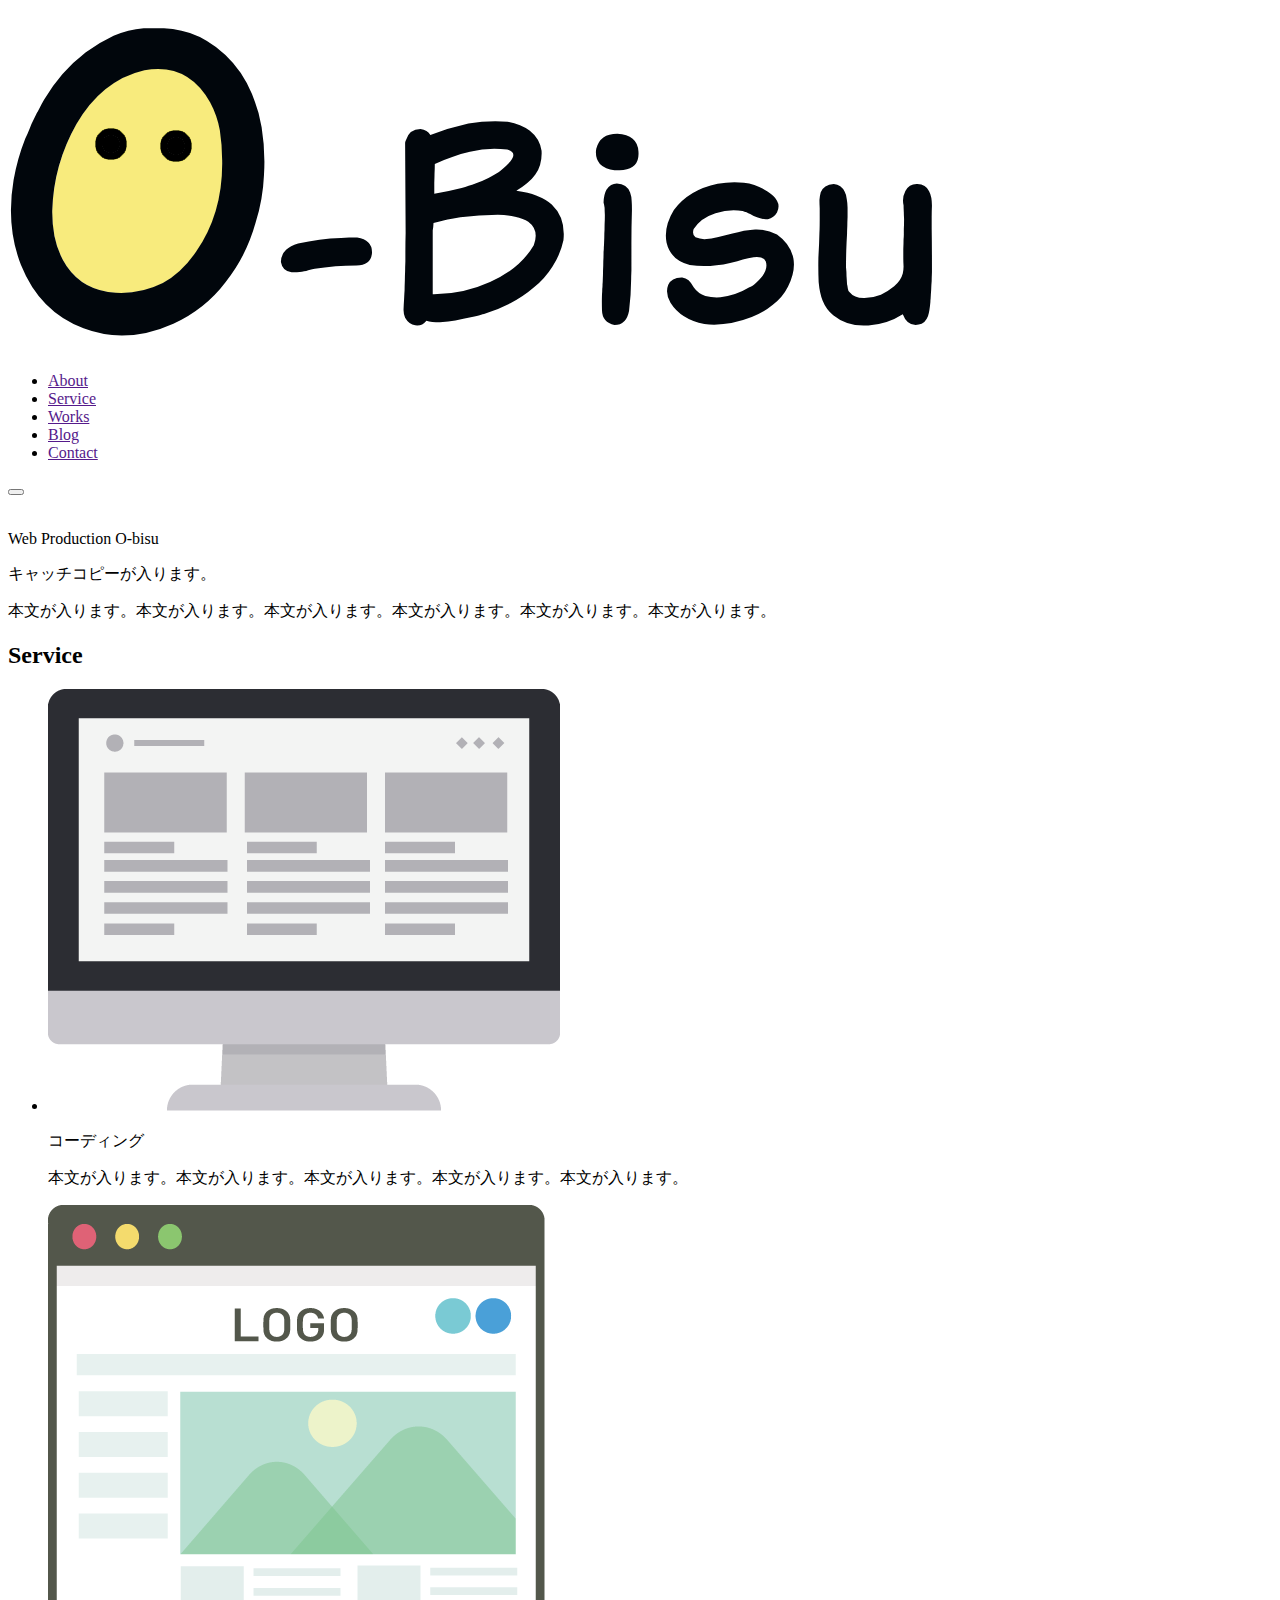
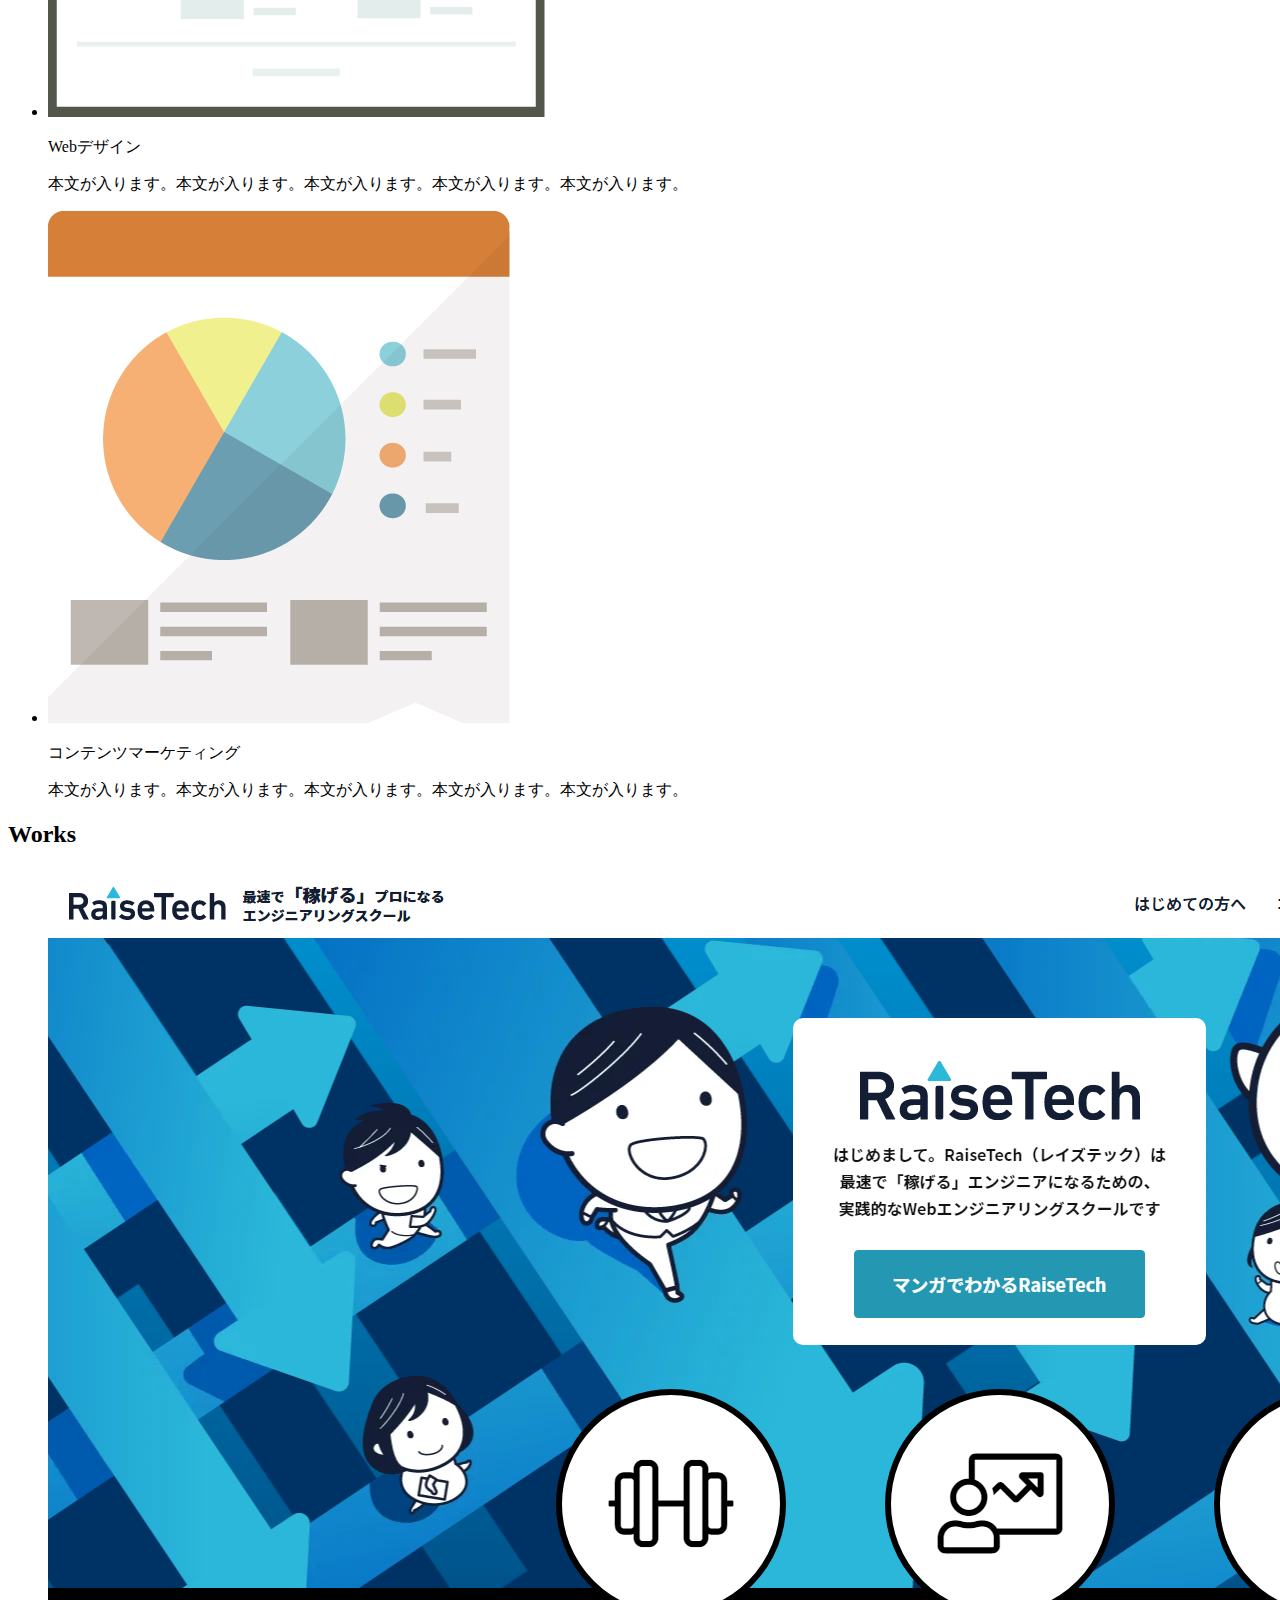
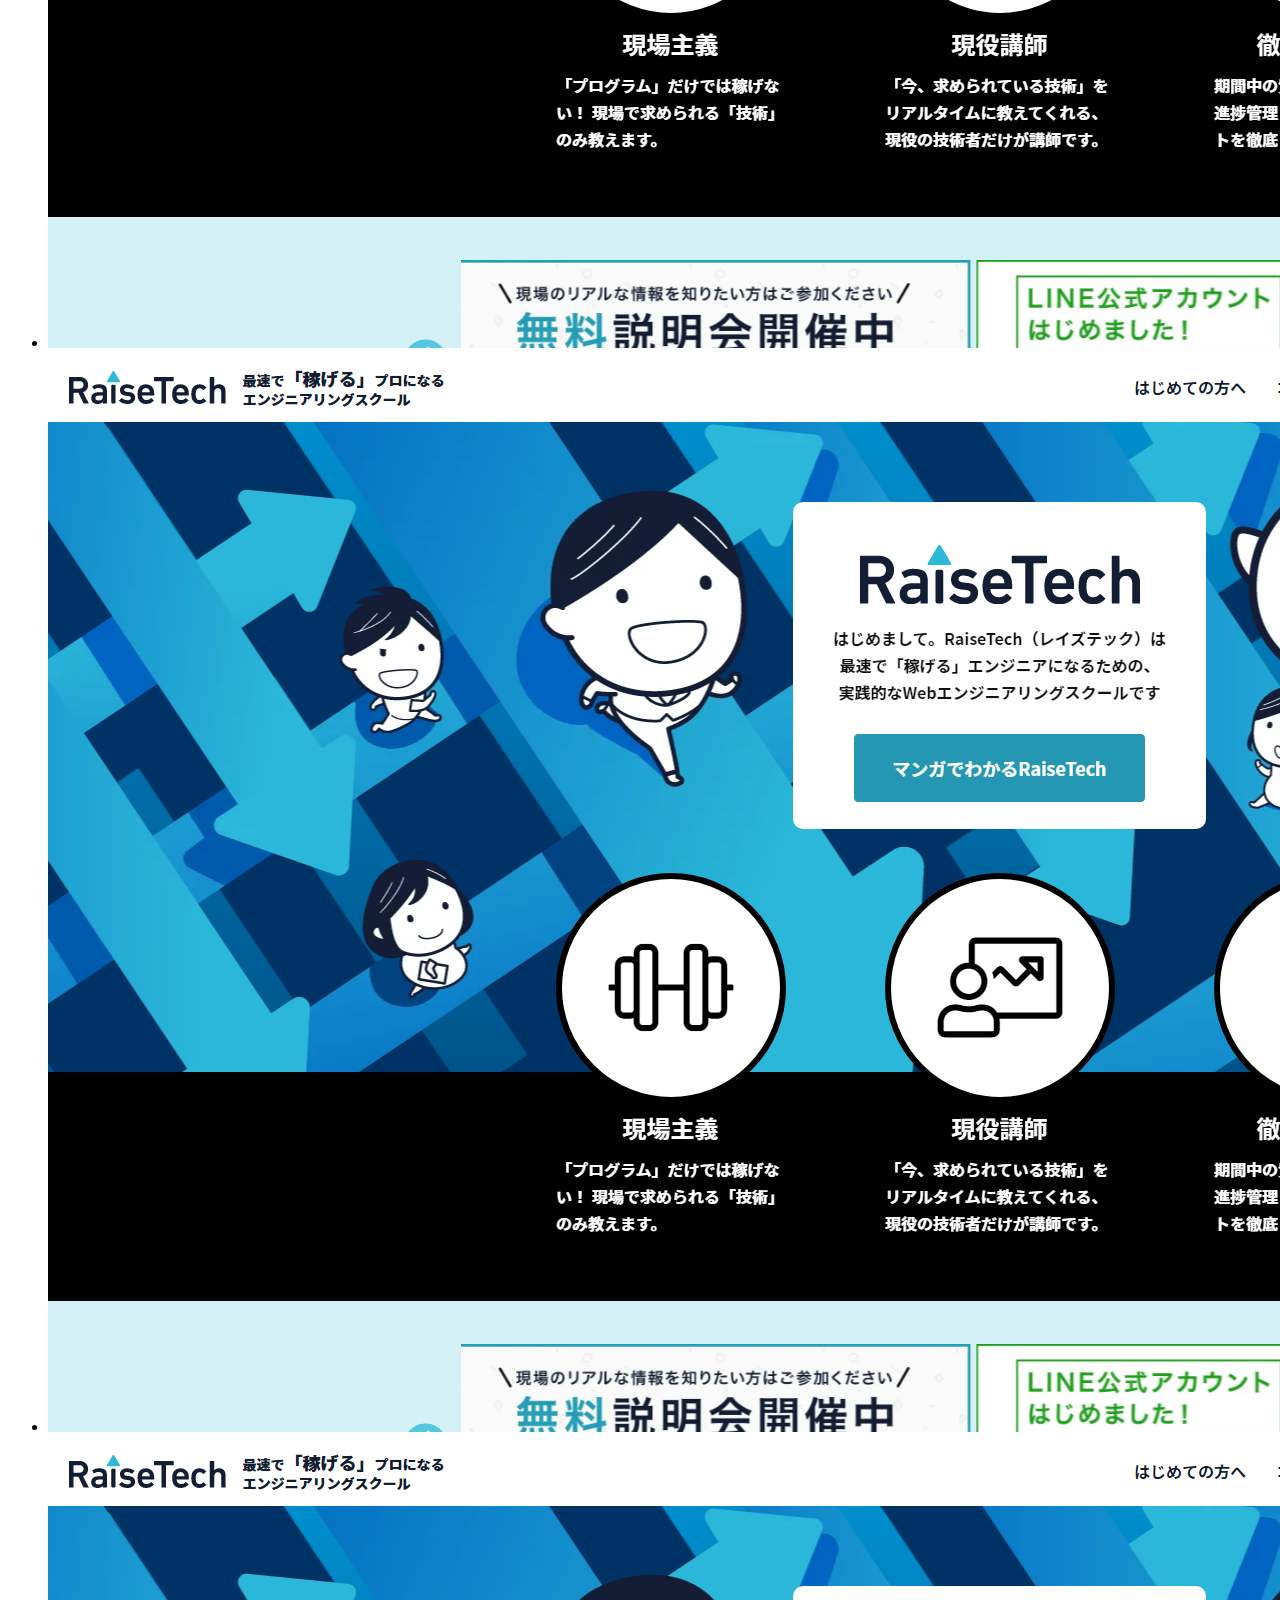
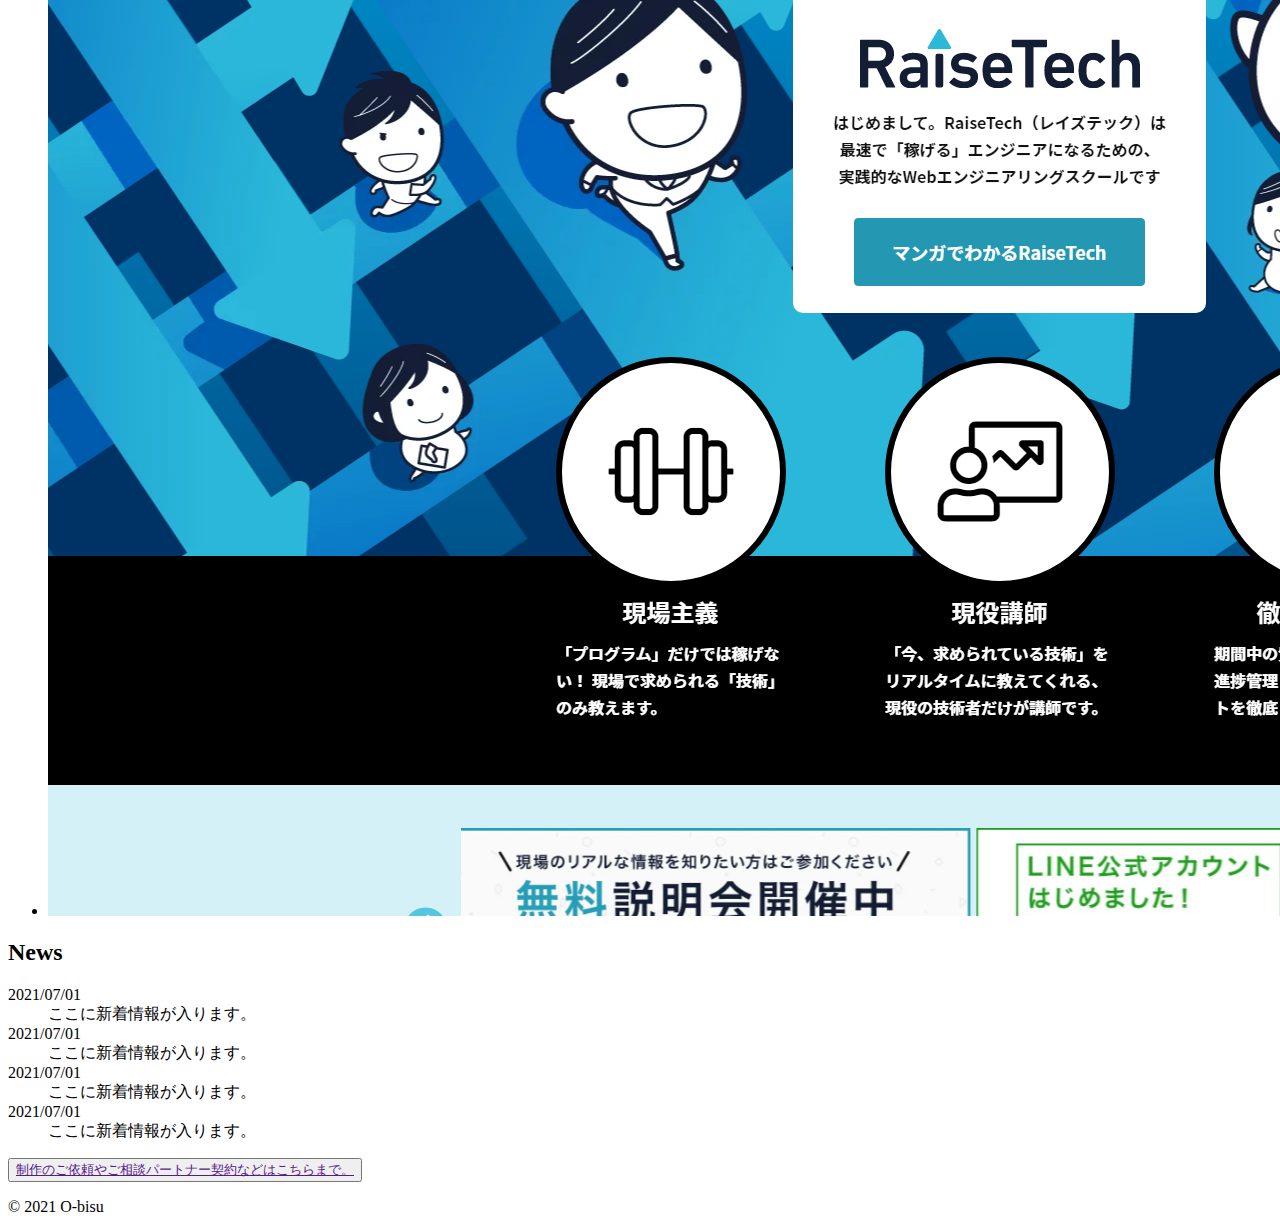
==== index.html @ 26293caa "20210704_index-html_complete" ====
<!DOCTYPE html>
<html lang="ja">
<head>
  <meta charset="UTF-8">
  <meta name="viewport" content="width=device-width, initial-scale=1.0">
  <meta name="description" content="o-bisu.com">
  <meta name="keywords" content="">
  <title>o-bisu.com</title>
  <!-- Font -->
  <link rel="preconnect" href="https://fonts.googleapis.com">
  <link rel="preconnect" href="https://fonts.gstatic.com" crossorigin>
  <link href="https://fonts.googleapis.com/css2?family=Nunito&display=swap" rel="stylesheet">
  <link href="https://fonts.googleapis.com/css2?family=Nunito:wght@700&display=swap" rel="stylesheet">
</head>

<body class="l-body">

  <header class="p-header">
    <h1 class="p-header__logo"><img src="/images/index_header-logo.svg"></h1>
    <nav class="p-header__nav">
      <ul>
        <li><a href="">About</a></li>
        <li><a href="">Service</a></li>
        <li><a href="">Works</a></li>
        <li><a href="">Blog</a></li>
        <li><a href="">Contact</a></li>
      </ul>
      <button class="p-header__menu-button"></button>
    </nav>
  </header>

  <main class="l-main">
    
    <article class="p-main-visual">
      <img src="">
      <p>Web Production O-bisu</p>
    </article>

    <article class="p-main-visual__catchcopy">
      <p>キャッチコピーが入ります。</p>
      <p>本文が入ります。本文が入ります。本文が入ります。本文が入ります。本文が入ります。本文が入ります。</p>
    </article>

    <article class="p-service">
      <h2>Service</h2>
      <ul class="p-service__item-wrapper">
        <li>
          <img class="p-service__logo" src="images/index_main-contents_coding.png">
          <p>コーディング</p>
          <p>本文が入ります。本文が入ります。本文が入ります。本文が入ります。本文が入ります。</p>
        </li>
        <li>
          <img class="p-service__logo" src="images/index_main-contents_design.png">
          <p>Webデザイン</p>
          <p>本文が入ります。本文が入ります。本文が入ります。本文が入ります。本文が入ります。</p>
        </li>
        <li>
          <img class="p-service__logo" src="images/index_main-contents_marketing.png">
          <p>コンテンツマーケティング</p>
          <p>本文が入ります。本文が入ります。本文が入ります。本文が入ります。本文が入ります。</p>
        </li>
      </ul>
    </article>

    <article class="p-works">
      <h2>Works</h2>
      <ul class="p-works__grid">
        <li><img src="/images/sample.png"></li>
        <li><img src="/images/sample.png"></li>
        <li><img src="/images/sample.png"></li>
      </ul>
    </article>

    <article class="p-news">
      <h2>News</h2>
      <dl>
        <dt>2021/07/01</dt>
        <dd>ここに新着情報が入ります。</dd>
        <dt>2021/07/01</dt>
        <dd>ここに新着情報が入ります。</dd>
        <dt>2021/07/01</dt>
        <dd>ここに新着情報が入ります。</dd>
        <dt>2021/07/01</dt>
        <dd>ここに新着情報が入ります。</dd>
      </dl>
    </article>

    <article class="p-contact">
      <button class="c-contact__button">
        <a href="">制作のご依頼やご相談パートナー契約などはこちらまで。</a>
      </button>
    </article>

  </main>

  <footer class="p-footer">
    <p>© 2021 O-bisu</p>
  </footer>

</body>
</html>
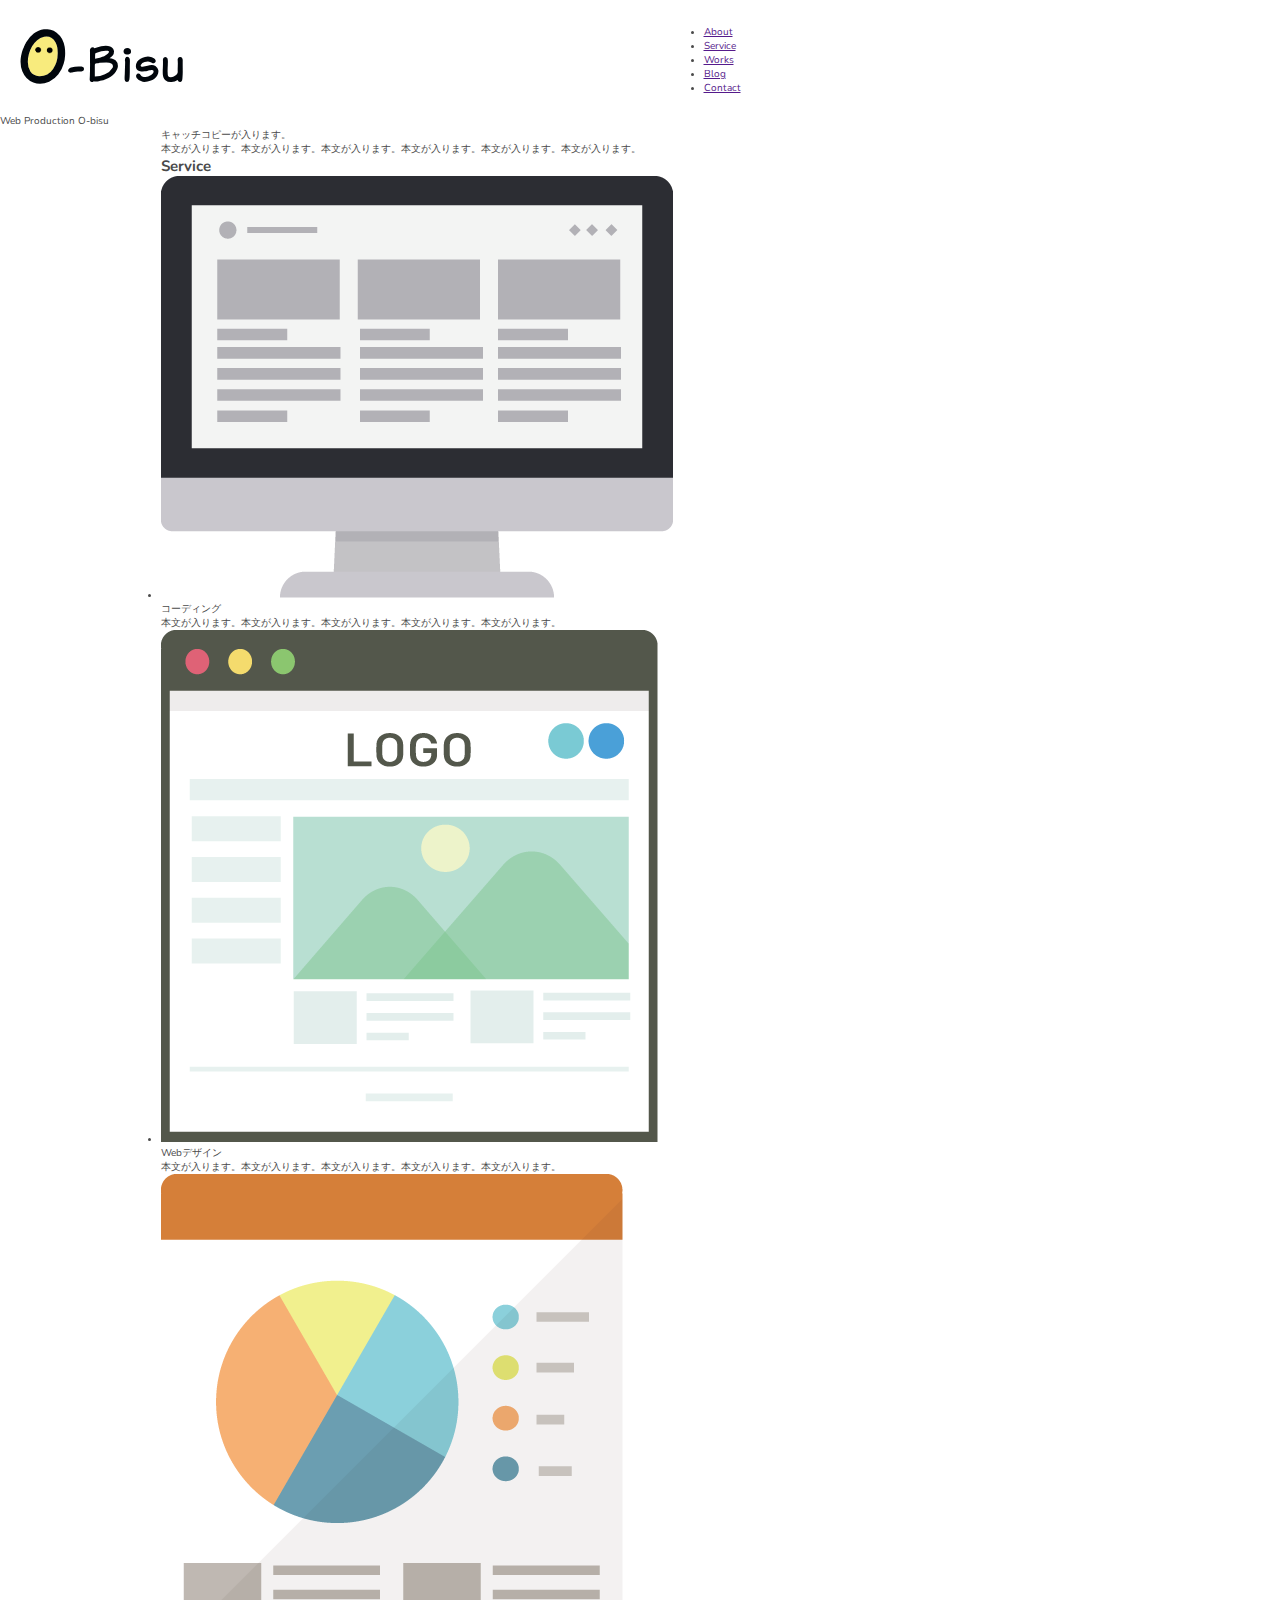
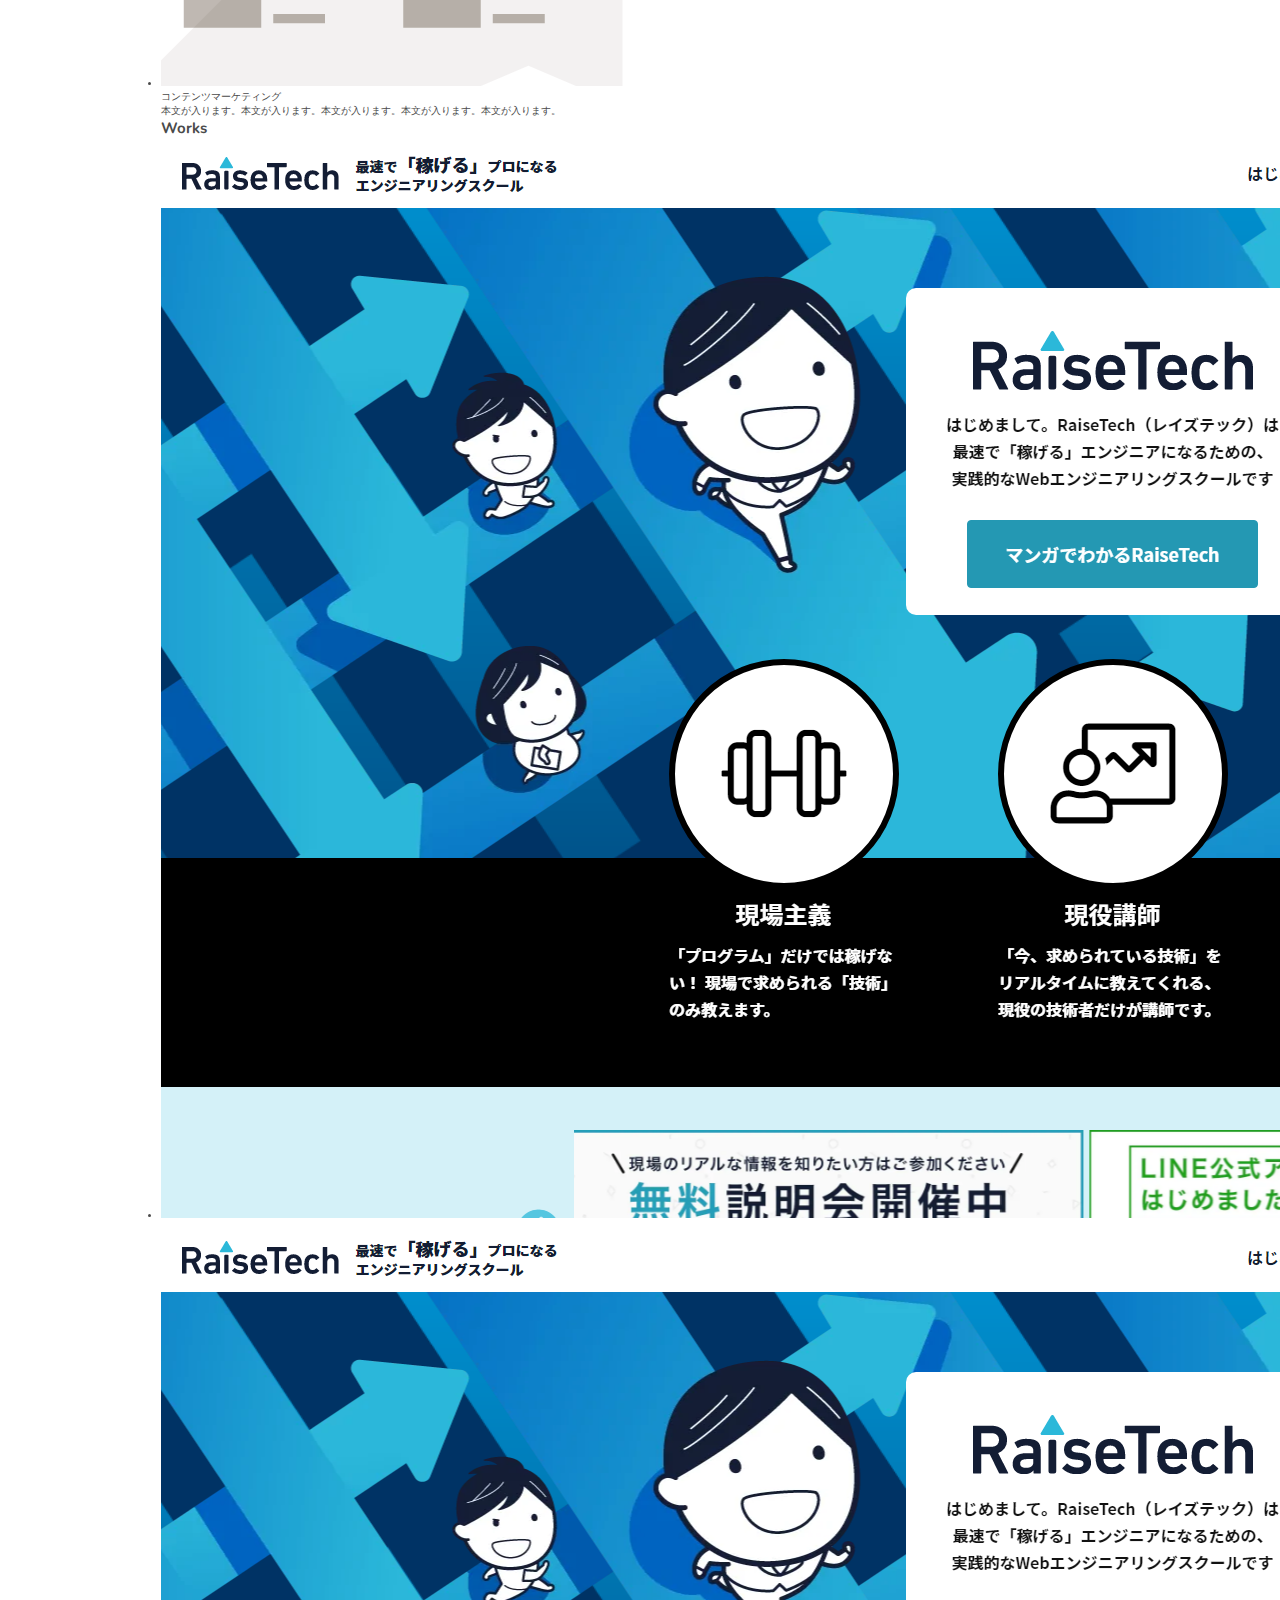
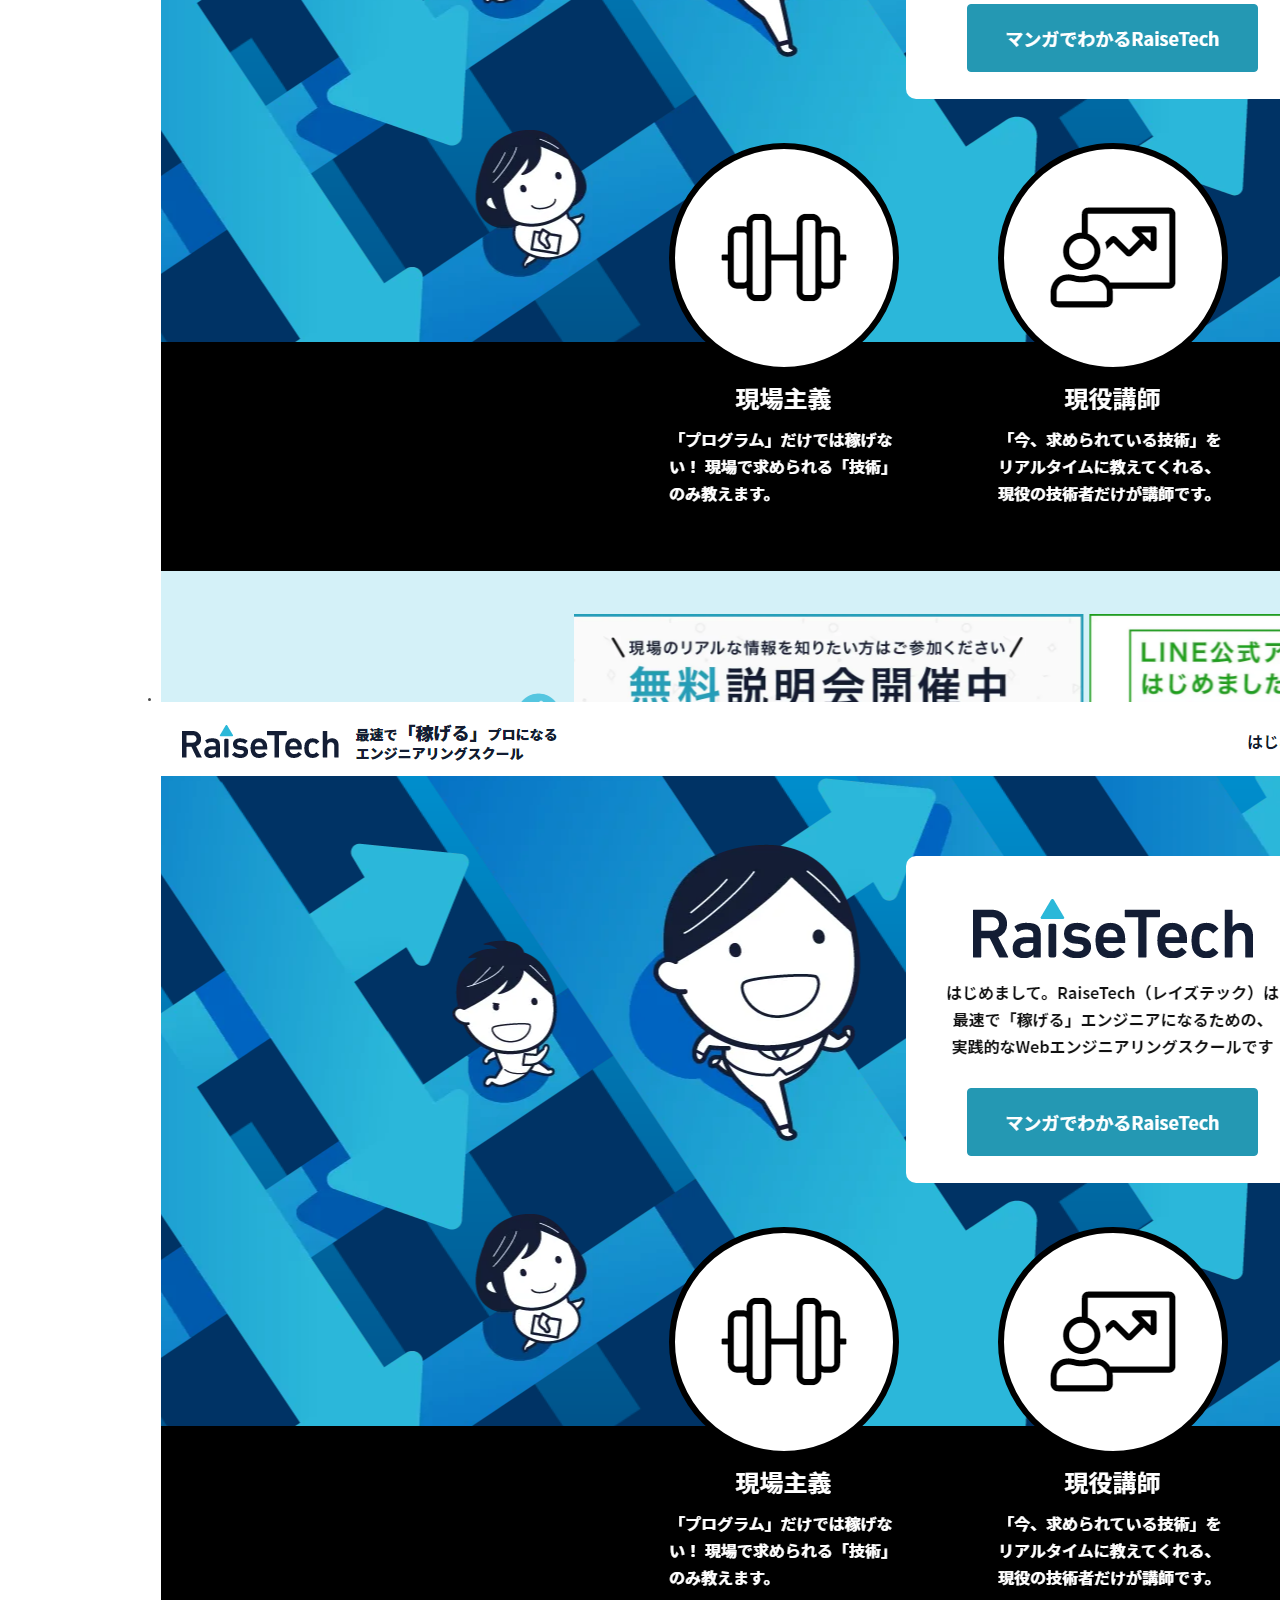
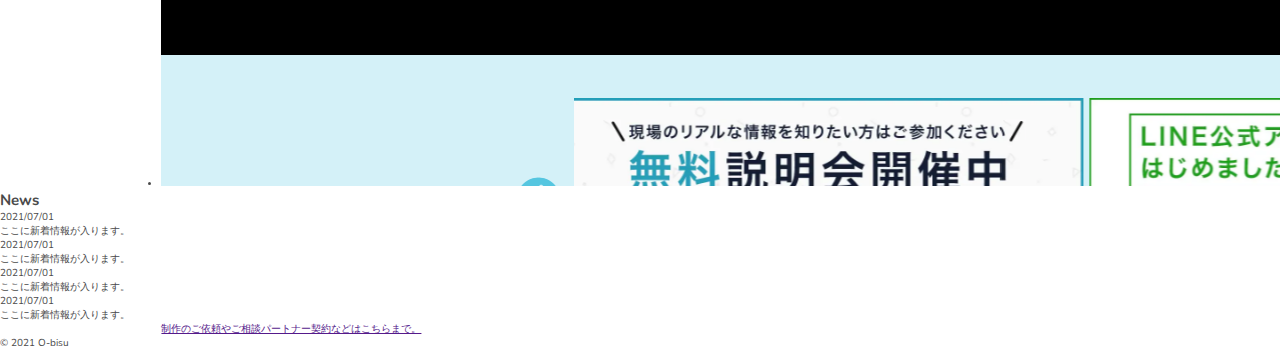
==== commit 9be46151: "20210715-hambergerbutton-complete" ====
--- a/index.html
+++ b/index.html
@@ -11,6 +11,8 @@
   <link rel="preconnect" href="https://fonts.gstatic.com" crossorigin>
   <link href="https://fonts.googleapis.com/css2?family=Nunito&display=swap" rel="stylesheet">
   <link href="https://fonts.googleapis.com/css2?family=Nunito:wght@700&display=swap" rel="stylesheet">
+  <!-- CSS -->
+  <link rel="stylesheet" href="scss/style.css">
 </head>
 
 <body class="l-body">
@@ -25,8 +27,12 @@
         <li><a href="">Blog</a></li>
         <li><a href="">Contact</a></li>
       </ul>
-      <button class="p-header__menu-button"></button>
     </nav>
+      <button class="p-header__menu-button" id="btn01">
+        <span></span>
+        <span></span>
+        <span></span>
+      </button>
   </header>
 
   <main class="l-main">
@@ -36,12 +42,12 @@
       <p>Web Production O-bisu</p>
     </article>
 
-    <article class="p-main-visual__catchcopy">
+    <article class="p-main-visual__catchcopy l-body__content-area">
       <p>キャッチコピーが入ります。</p>
       <p>本文が入ります。本文が入ります。本文が入ります。本文が入ります。本文が入ります。本文が入ります。</p>
     </article>
 
-    <article class="p-service">
+    <article class="p-service l-body__content-area">
       <h2>Service</h2>
       <ul class="p-service__item-wrapper">
         <li>
@@ -62,7 +68,7 @@
       </ul>
     </article>
 
-    <article class="p-works">
+    <article class="p-works l-body__content-area">
       <h2>Works</h2>
       <ul class="p-works__grid">
         <li><img src="/images/sample.png"></li>
@@ -85,7 +91,7 @@
       </dl>
     </article>
 
-    <article class="p-contact">
+    <article class="p-contact l-body__content-area">
       <button class="c-contact__button">
         <a href="">制作のご依頼やご相談パートナー契約などはこちらまで。</a>
       </button>
@@ -97,5 +103,7 @@
     <p>© 2021 O-bisu</p>
   </footer>
 
+  <script src="js/jquery.min.js"></script>
+  <script src="js/script.js"></script>
 </body>
 </html>--- a/scss/style.css
+++ b/scss/style.css
@@ -0,0 +1,426 @@
+@charset "UTF-8";
+/* --------------------------------------------------------
+foundation
+-------------------------------------------------------- */
+/*!
+ * ress.css • v4.0.0
+ * MIT License
+ * github.com/filipelinhares/ress
+ */
+/* # =================================================================
+   # Global selectors
+   # ================================================================= */
+html {
+  -webkit-box-sizing: border-box;
+          box-sizing: border-box;
+  -webkit-text-size-adjust: 100%;
+  /* Prevent adjustments of font size after orientation changes in iOS */
+  word-break: normal;
+  -moz-tab-size: 4;
+  -o-tab-size: 4;
+     tab-size: 4;
+}
+
+*,
+::before,
+::after {
+  background-repeat: no-repeat;
+  /* Set `background-repeat: no-repeat` to all elements and pseudo elements */
+  -webkit-box-sizing: inherit;
+          box-sizing: inherit;
+}
+
+::before,
+::after {
+  text-decoration: inherit;
+  /* Inherit text-decoration and vertical align to ::before and ::after pseudo elements */
+  vertical-align: inherit;
+}
+
+* {
+  padding: 0;
+  /* Reset `padding` and `margin` of all elements */
+  margin: 0;
+}
+
+/* # =================================================================
+   # General elements
+   # ================================================================= */
+hr {
+  overflow: visible;
+  /* Show the overflow in Edge and IE */
+  height: 0;
+  /* Add the correct box sizing in Firefox */
+  color: inherit;
+  /* Correct border color in Firefox. */
+}
+
+details,
+main {
+  display: block;
+  /* Render the `main` element consistently in IE. */
+}
+
+summary {
+  display: list-item;
+  /* Add the correct display in all browsers */
+}
+
+small {
+  font-size: 80%;
+  /* Set font-size to 80% in `small` elements */
+}
+
+[hidden] {
+  display: none;
+  /* Add the correct display in IE */
+}
+
+abbr[title] {
+  border-bottom: none;
+  /* Remove the bottom border in Chrome 57 */
+  /* Add the correct text decoration in Chrome, Edge, IE, Opera, and Safari */
+  text-decoration: underline;
+  -webkit-text-decoration: underline dotted;
+          text-decoration: underline dotted;
+}
+
+a {
+  background-color: transparent;
+  /* Remove the gray background on active links in IE 10 */
+}
+
+a:active,
+a:hover {
+  outline-width: 0;
+  /* Remove the outline when hovering in all browsers */
+}
+
+code,
+kbd,
+pre,
+samp {
+  font-family: monospace, monospace;
+  /* Specify the font family of code elements */
+}
+
+pre {
+  font-size: 1em;
+  /* Correct the odd `em` font sizing in all browsers */
+}
+
+b,
+strong {
+  font-weight: bolder;
+  /* Add the correct font weight in Chrome, Edge, and Safari */
+}
+
+/* https://gist.github.com/unruthless/413930 */
+sub,
+sup {
+  font-size: 75%;
+  line-height: 0;
+  position: relative;
+  vertical-align: baseline;
+}
+
+sub {
+  bottom: -0.25em;
+}
+
+sup {
+  top: -0.5em;
+}
+
+table {
+  border-color: inherit;
+  /* Correct border color in all Chrome, Edge, and Safari. */
+  text-indent: 0;
+  /* Remove text indentation in Chrome, Edge, and Safari */
+}
+
+/* # =================================================================
+   # Forms
+   # ================================================================= */
+input {
+  border-radius: 0;
+}
+
+/* Replace pointer cursor in disabled elements */
+[disabled] {
+  cursor: default;
+}
+
+[type='number']::-webkit-inner-spin-button,
+[type='number']::-webkit-outer-spin-button {
+  height: auto;
+  /* Correct the cursor style of increment and decrement buttons in Chrome */
+}
+
+[type='search'] {
+  -webkit-appearance: textfield;
+  /* Correct the odd appearance in Chrome and Safari */
+  outline-offset: -2px;
+  /* Correct the outline style in Safari */
+}
+
+[type='search']::-webkit-search-decoration {
+  -webkit-appearance: none;
+  /* Remove the inner padding in Chrome and Safari on macOS */
+}
+
+textarea {
+  overflow: auto;
+  /* Internet Explorer 11+ */
+  resize: vertical;
+  /* Specify textarea resizability */
+}
+
+button,
+input,
+optgroup,
+select,
+textarea {
+  font: inherit;
+  /* Specify font inheritance of form elements */
+}
+
+optgroup {
+  font-weight: bold;
+  /* Restore the font weight unset by the previous rule */
+}
+
+button {
+  overflow: visible;
+  /* Address `overflow` set to `hidden` in IE 8/9/10/11 */
+}
+
+button,
+select {
+  text-transform: none;
+  /* Firefox 40+, Internet Explorer 11- */
+}
+
+/* Apply cursor pointer to button elements */
+button,
+[type='button'],
+[type='reset'],
+[type='submit'],
+[role='button'] {
+  cursor: pointer;
+  color: inherit;
+}
+
+/* Remove inner padding and border in Firefox 4+ */
+button::-moz-focus-inner,
+[type='button']::-moz-focus-inner,
+[type='reset']::-moz-focus-inner,
+[type='submit']::-moz-focus-inner {
+  border-style: none;
+  padding: 0;
+}
+
+/* Replace focus style removed in the border reset above */
+button:-moz-focusring,
+[type='button']::-moz-focus-inner,
+[type='reset']::-moz-focus-inner,
+[type='submit']::-moz-focus-inner {
+  outline: 1px dotted ButtonText;
+}
+
+button,
+html [type='button'],
+[type='reset'],
+[type='submit'] {
+  -webkit-appearance: button;
+  /* Correct the inability to style clickable types in iOS */
+}
+
+/* Remove the default button styling in all browsers */
+button,
+input,
+select,
+textarea {
+  background-color: transparent;
+  border-style: none;
+}
+
+a:focus,
+button:focus,
+input:focus,
+select:focus,
+textarea:focus {
+  outline-width: 0;
+}
+
+/* Style select like a standard input */
+select {
+  -moz-appearance: none;
+  /* Firefox 36+ */
+  -webkit-appearance: none;
+  /* Chrome 41+ */
+}
+
+select::-ms-expand {
+  display: none;
+  /* Internet Explorer 11+ */
+}
+
+select::-ms-value {
+  color: currentColor;
+  /* Internet Explorer 11+ */
+}
+
+legend {
+  border: 0;
+  /* Correct `color` not being inherited in IE 8/9/10/11 */
+  color: inherit;
+  /* Correct the color inheritance from `fieldset` elements in IE */
+  display: table;
+  /* Correct the text wrapping in Edge and IE */
+  max-width: 100%;
+  /* Correct the text wrapping in Edge and IE */
+  white-space: normal;
+  /* Correct the text wrapping in Edge and IE */
+  max-width: 100%;
+  /* Correct the text wrapping in Edge 18- and IE */
+}
+
+::-webkit-file-upload-button {
+  /* Correct the inability to style clickable types in iOS and Safari */
+  -webkit-appearance: button;
+  color: inherit;
+  font: inherit;
+  /* Change font properties to `inherit` in Chrome and Safari */
+}
+
+/* # =================================================================
+   # Specify media element style
+   # ================================================================= */
+img {
+  border-style: none;
+  /* Remove border when inside `a` element in IE 8/9/10 */
+}
+
+/* Add the correct vertical alignment in Chrome, Firefox, and Opera */
+progress {
+  vertical-align: baseline;
+}
+
+/* # =================================================================
+   # Accessibility
+   # ================================================================= */
+/* Specify the progress cursor of updating elements */
+[aria-busy='true'] {
+  cursor: progress;
+}
+
+/* Specify the pointer cursor of trigger elements */
+[aria-controls] {
+  cursor: pointer;
+}
+
+/* Specify the unstyled cursor of disabled, not-editable, or otherwise inoperable elements */
+[aria-disabled='true'] {
+  cursor: default;
+}
+
+/* --------------------------------------------------------
+layout
+-------------------------------------------------------- */
+.l-body {
+  font-family: 'Nunito', sans-serif;
+  font-size: 62.5%;
+  color: #4A4A4A;
+}
+
+.l-body__content-area {
+  padding: 0 12.612%;
+}
+
+@media screen and (max-width: 390px) {
+  .l-body__content-area {
+    padding: 0 5.365%;
+  }
+}
+
+/* --------------------------------------------------------
+project
+-------------------------------------------------------- */
+.p-header {
+  display: -webkit-box;
+  display: -ms-flexbox;
+  display: flex;
+  -webkit-box-align: center;
+      -ms-flex-align: center;
+          align-items: center;
+  -webkit-box-pack: justify;
+      -ms-flex-pack: justify;
+          justify-content: space-between;
+  padding: 20px 20px 0 20px;
+  height: 100px;
+}
+
+.p-header__logo img {
+  width: 164px;
+}
+
+@media screen and (max-width: 390px) {
+  .p-header__nav {
+    display: none;
+  }
+}
+
+@media screen and (max-width: 834px) and (max-width: 834px) {
+  .p-header__menu-button {
+    position: relative;
+    margin-bottom: auto;
+    width: 50px;
+    height: 44px;
+    cursor: pointer;
+  }
+  .p-header__menu-button span {
+    position: absolute;
+    right: 0;
+    width: 100%;
+    height: 4px;
+    background-color: #4A4A4A;
+    border-radius: 4px;
+  }
+  .p-header__menu-button, .p-header__menu-button span {
+    display: inline-block;
+    -webkit-transition: all .5s;
+    transition: all .5s;
+    -webkit-box-sizing: border-box;
+            box-sizing: border-box;
+  }
+  .p-header__menu-button, .p-header__menu-button span:nth-of-type(1) {
+    top: 0;
+  }
+  .p-header__menu-button, .p-header__menu-button span:nth-of-type(2) {
+    top: 20px;
+  }
+  .p-header__menu-button, .p-header__menu-button span:nth-of-type(3) {
+    bottom: 0;
+  }
+  #btn01.active {
+    -webkit-transform: rotate(360deg);
+    transform: rotate(360deg);
+  }
+  #btn01.active span:nth-of-type(1) {
+    -webkit-transform: translateY(20px) rotate(-45deg);
+    transform: translateY(20px) rotate(-45deg);
+  }
+  #btn01.active span:nth-of-type(2) {
+    -webkit-transform: translateY(0) rotate(45deg);
+    transform: translateY(0) rotate(45deg);
+  }
+  #btn01.active span:nth-of-type(3) {
+    opacity: 0;
+  }
+}
+
+/* --------------------------------------------------------
+component
+-------------------------------------------------------- */
+/*# sourceMappingURL=style.css.map */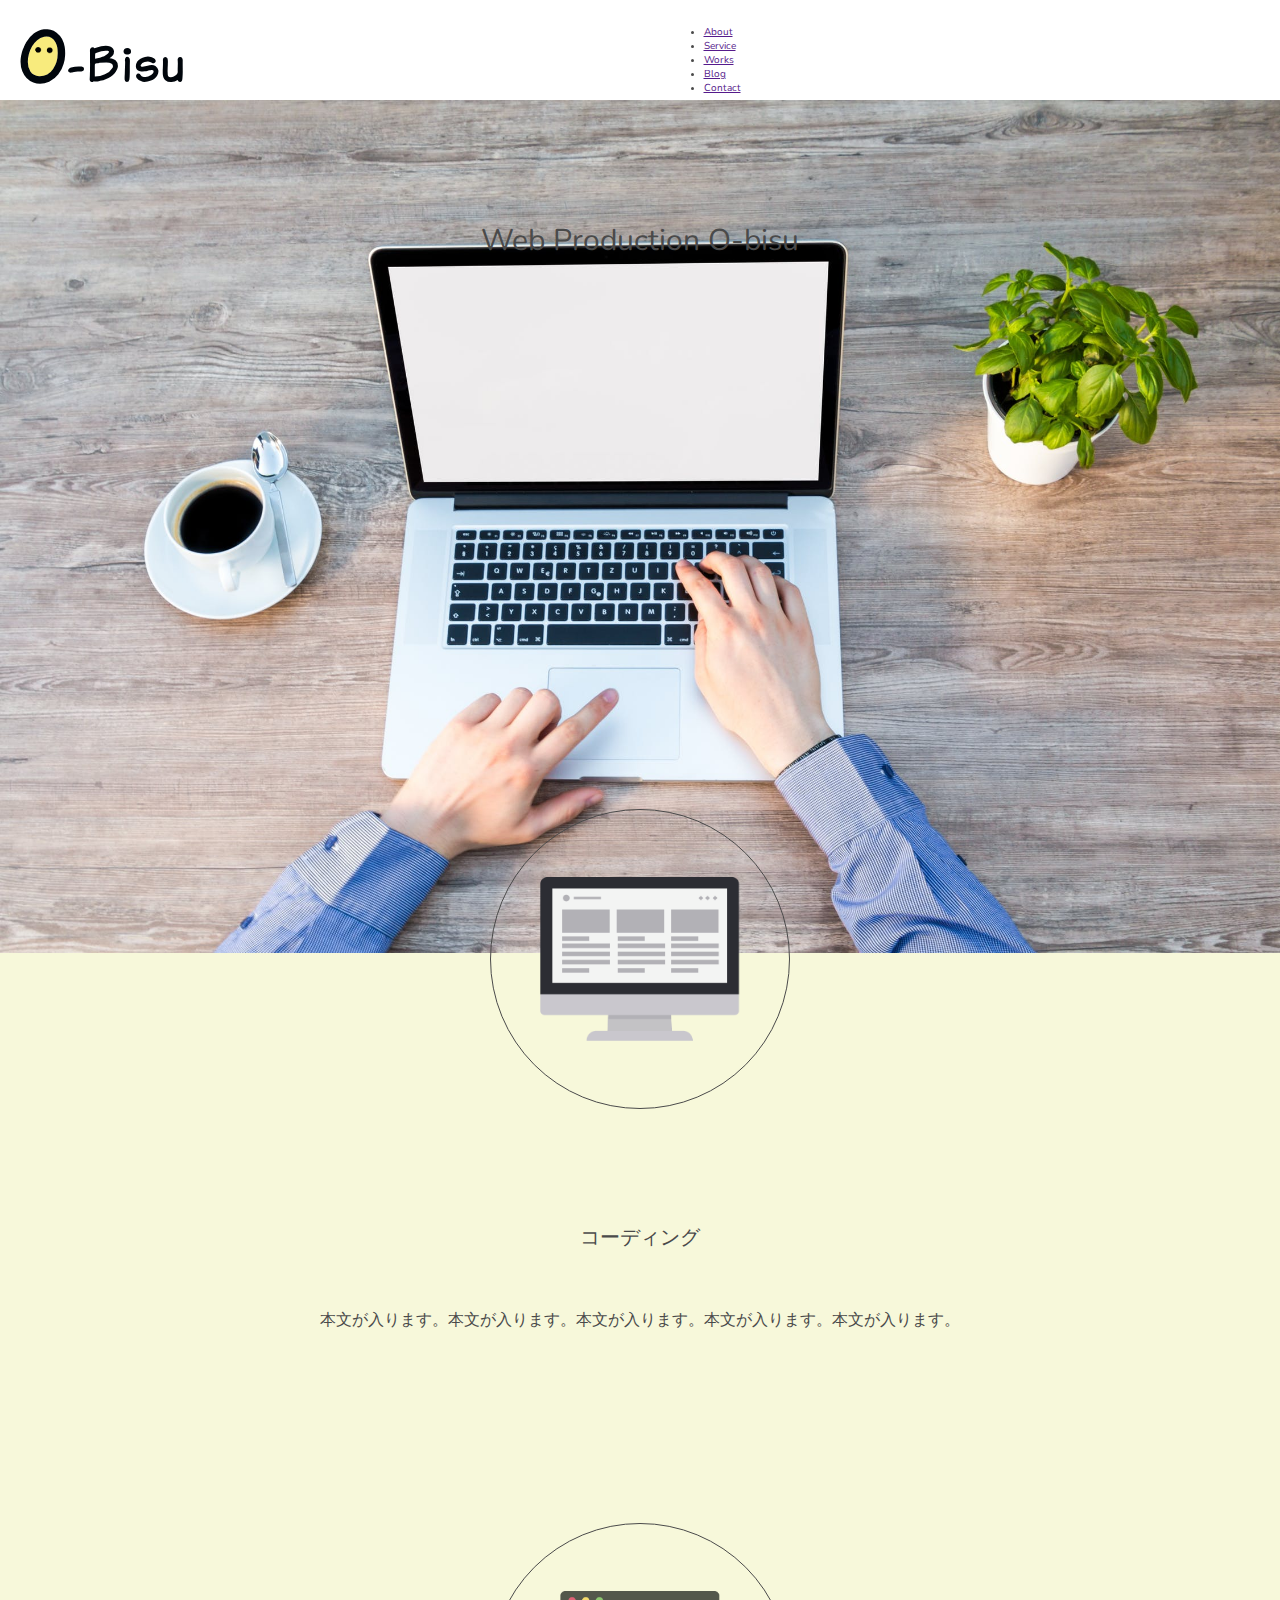
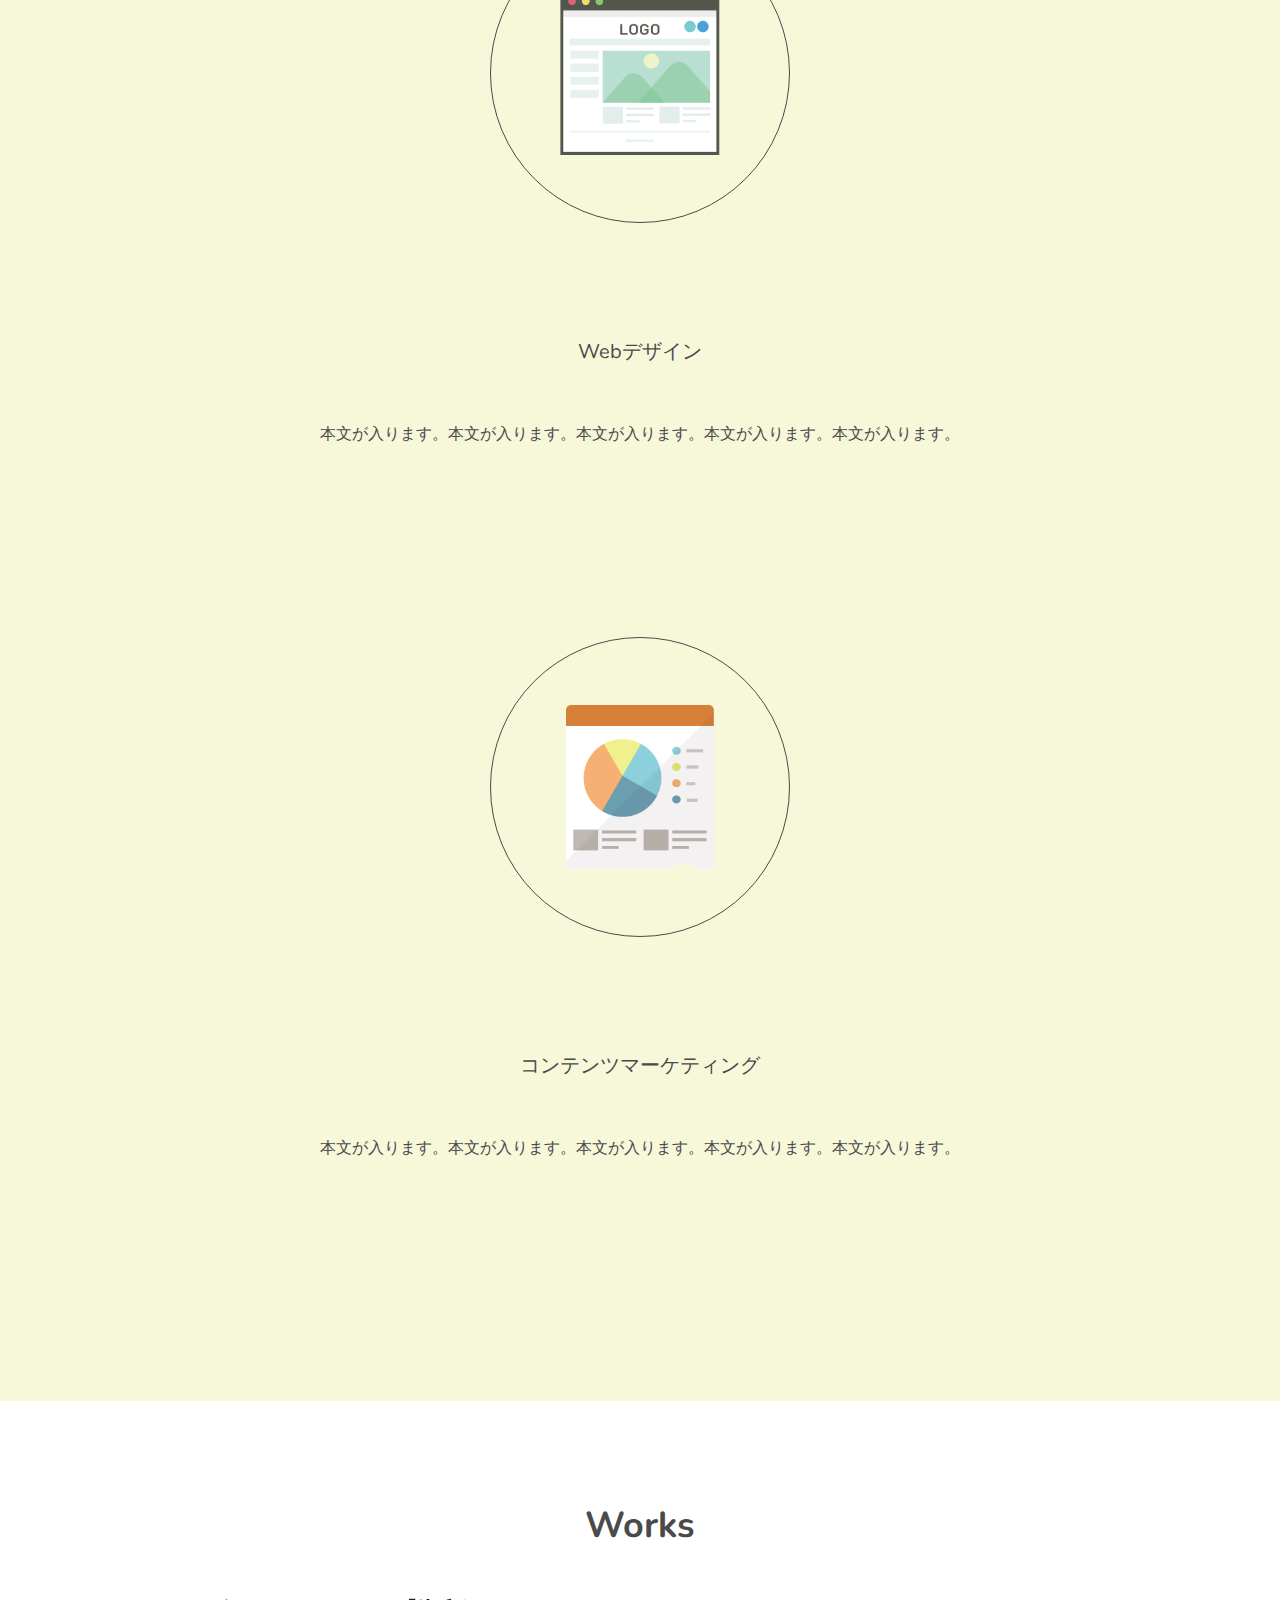
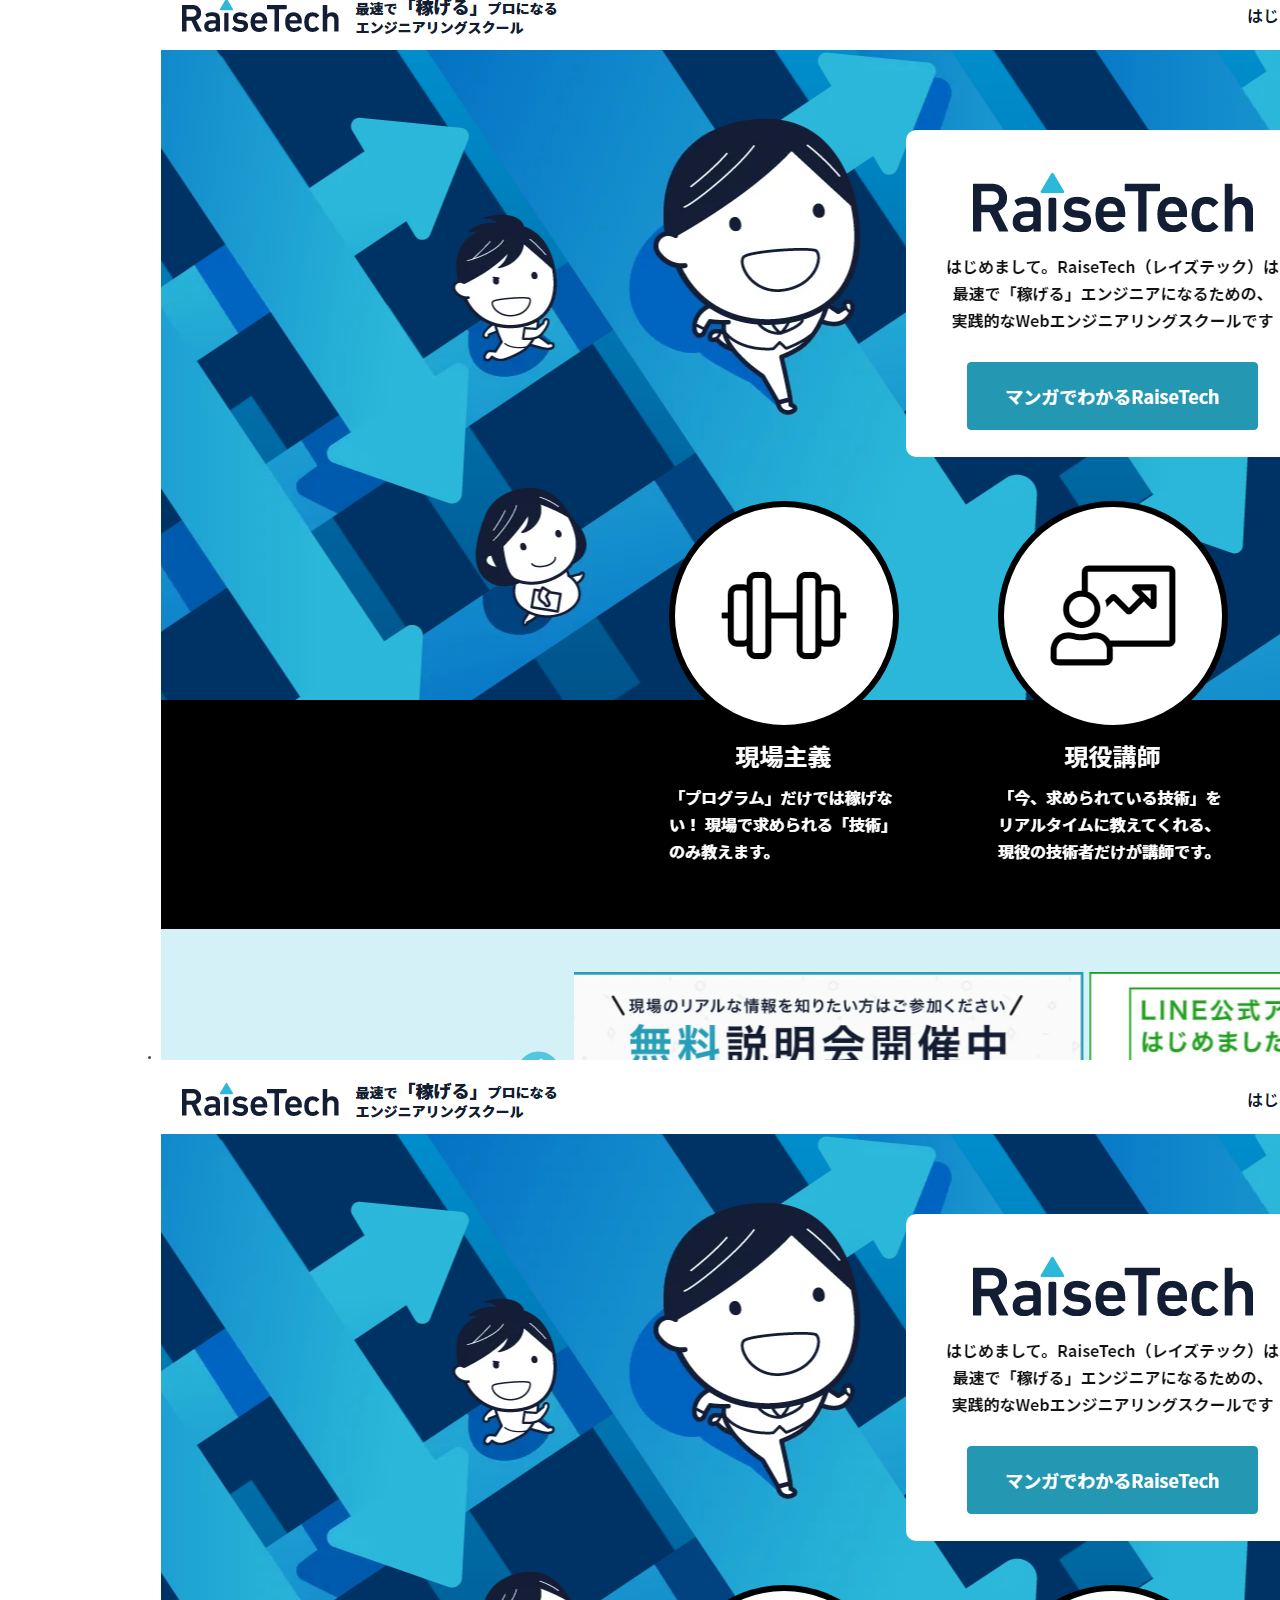
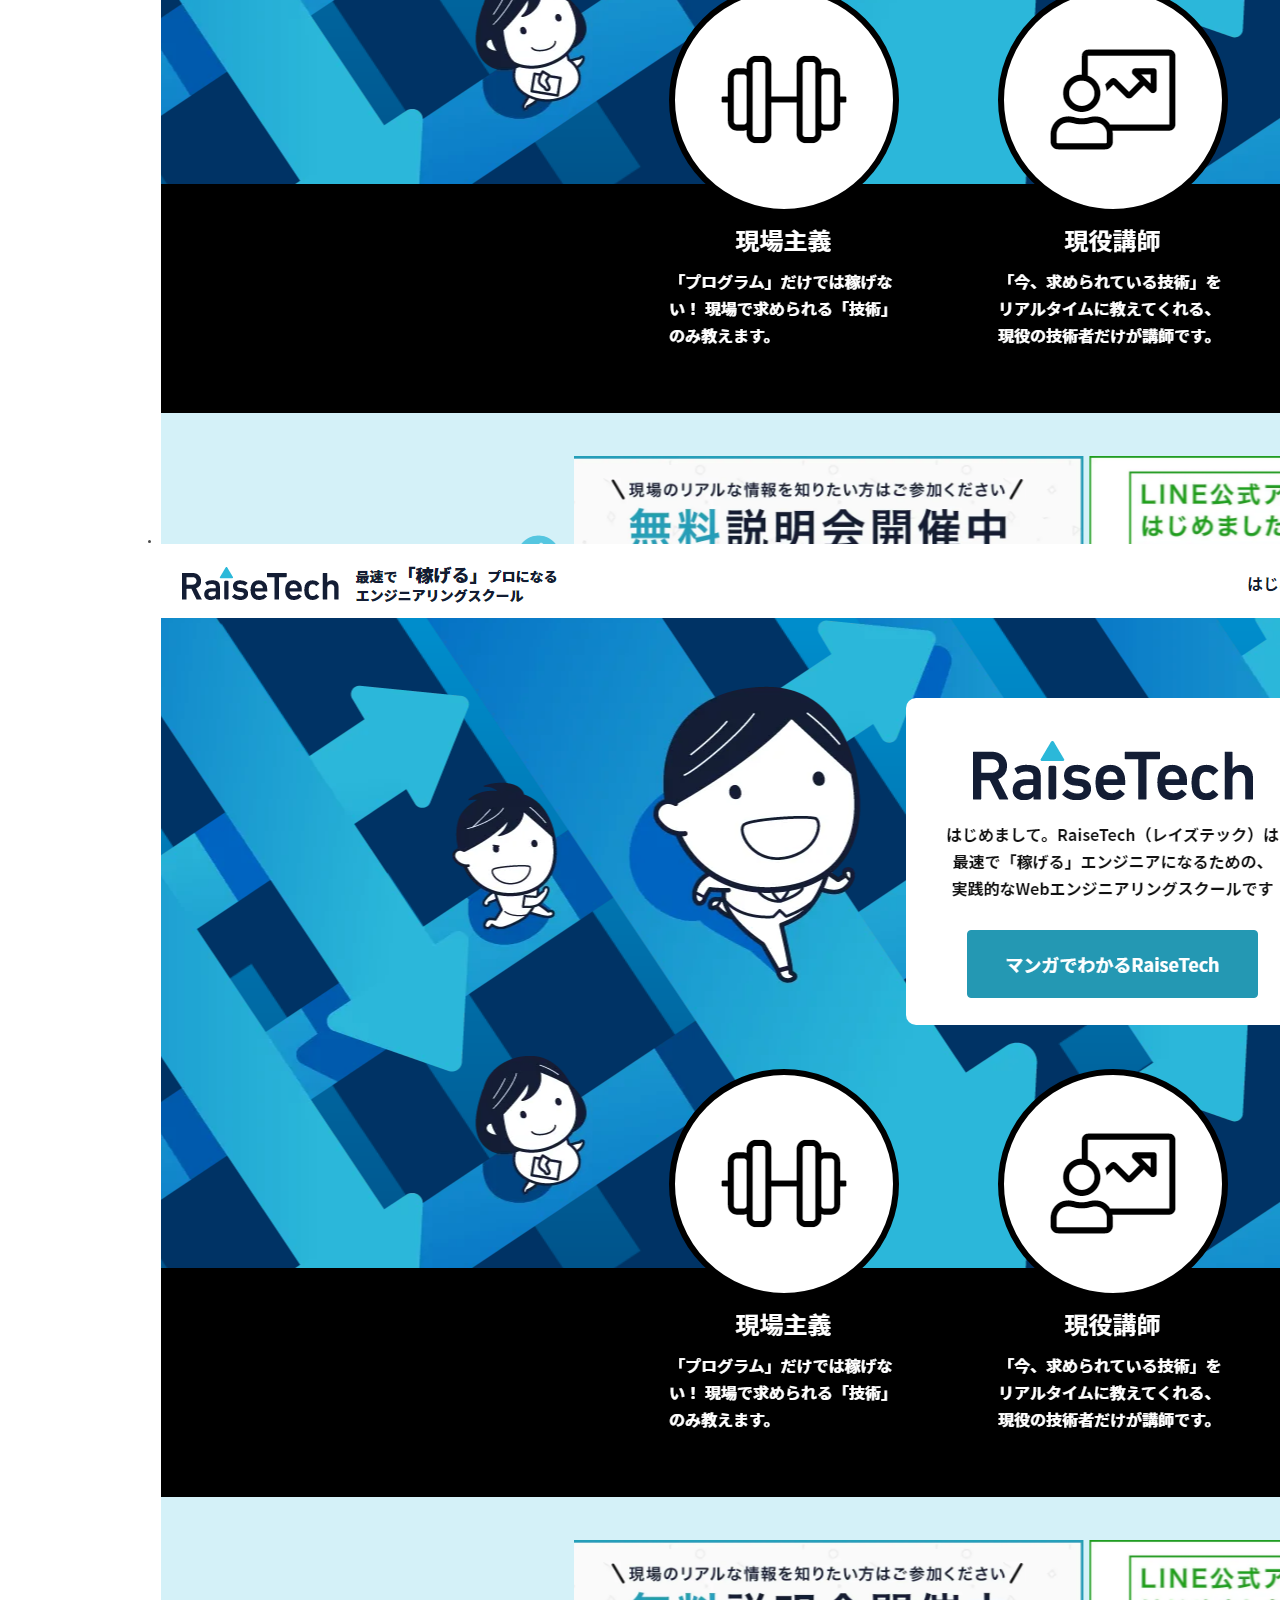
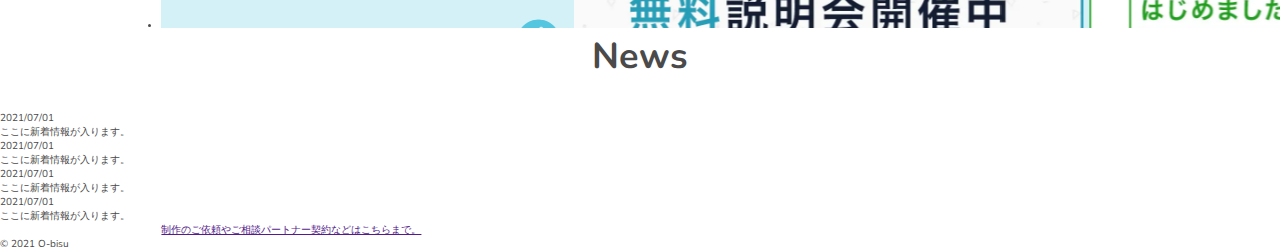
==== commit 8797c6f9: "20210716-service-complete" ====
--- a/index.html
+++ b/index.html
@@ -38,7 +38,7 @@
   <main class="l-main">
     
     <article class="p-main-visual">
-      <img src="">
+      <img src="/images/index_main-visual.jpeg">
       <p>Web Production O-bisu</p>
     </article>
 
@@ -50,18 +50,24 @@
     <article class="p-service l-body__content-area">
       <h2>Service</h2>
       <ul class="p-service__item-wrapper">
-        <li>
+        <li class="p-service__item-block">
+          <div class="p-service__item-block__spacer">
           <img class="p-service__logo" src="images/index_main-contents_coding.png">
+          </div>
           <p>コーディング</p>
           <p>本文が入ります。本文が入ります。本文が入ります。本文が入ります。本文が入ります。</p>
         </li>
-        <li>
+        <li class="p-service__item-block">
+          <div class="p-service__item-block__spacer">
           <img class="p-service__logo" src="images/index_main-contents_design.png">
+          </div>
           <p>Webデザイン</p>
           <p>本文が入ります。本文が入ります。本文が入ります。本文が入ります。本文が入ります。</p>
         </li>
-        <li>
+        <li class="p-service__item-block">
+          <div class="p-service__item-block__spacer">
           <img class="p-service__logo" src="images/index_main-contents_marketing.png">
+          </div>
           <p>コンテンツマーケティング</p>
           <p>本文が入ります。本文が入ります。本文が入ります。本文が入ります。本文が入ります。</p>
         </li>
--- a/scss/style.css
+++ b/scss/style.css
@@ -325,6 +325,12 @@
   cursor: default;
 }
 
+h2 {
+  font-size: 2.25rem;
+  text-align: center;
+  margin-bottom: 30px;
+}
+
 /* --------------------------------------------------------
 layout
 -------------------------------------------------------- */
@@ -361,11 +367,11 @@
   height: 100px;
 }
 
-.p-header__logo img {
+.p-header__logo > img {
   width: 164px;
 }
 
-@media screen and (max-width: 390px) {
+@media screen and (max-width: 834px) {
   .p-header__nav {
     display: none;
   }
@@ -420,6 +426,92 @@
   }
 }
 
+.p-main-visual {
+  position: relative;
+}
+
+.p-main-visual > img {
+  position: absolute;
+  width: 100%;
+  -o-object-fit: cover;
+     object-fit: cover;
+}
+
+@media screen and (max-width: 390px) {
+  .p-main-visual > img {
+    height: 185px;
+  }
+}
+
+.p-main-visual > p {
+  position: absolute;
+  top: 120px;
+  width: 100%;
+  padding: 0 20px;
+  font-size: 1.875rem;
+  text-align: center;
+}
+
+.p-main-visual::after {
+  display: block;
+  content: "";
+  height: 185px;
+  width: 100%;
+  background-color: #fff;
+}
+
+.p-main-visual__catchcopy {
+  text-align: center;
+}
+
+.p-main-visual__catchcopy > p:nth-child(1) {
+  padding: 15.018% 0 0 0;
+  font-size: 1.25rem;
+}
+
+.p-main-visual__catchcopy > p:nth-child(2) {
+  padding: 9.01% 0 15.018% 0;
+}
+
+.p-service {
+  padding: 30px 0 50px 0;
+  margin-bottom: 100px;
+  text-align: center;
+  background-color: #F7F8DA;
+}
+
+.p-service__logo {
+  position: absolute;
+  top: 50%;
+  left: 50%;
+  -webkit-transform: translate(-50%, -50%);
+          transform: translate(-50%, -50%);
+  height: 164px;
+}
+
+.p-service__item-wrapper {
+  list-style: none;
+}
+
+.p-service__item-block > p:nth-of-type(1) {
+  padding: 9.01% 0 0 0;
+  font-size: 1.25rem;
+}
+
+.p-service__item-block > p:nth-of-type(2) {
+  padding: 4.507% 0 15.018% 0;
+  font-size: 1rem;
+}
+
+.p-service__item-block__spacer {
+  position: relative;
+  width: 300px;
+  height: 300px;
+  margin: 0 auto;
+  border: 1px solid #4A4A4A;
+  border-radius: 50%;
+}
+
 /* --------------------------------------------------------
 component
 -------------------------------------------------------- */
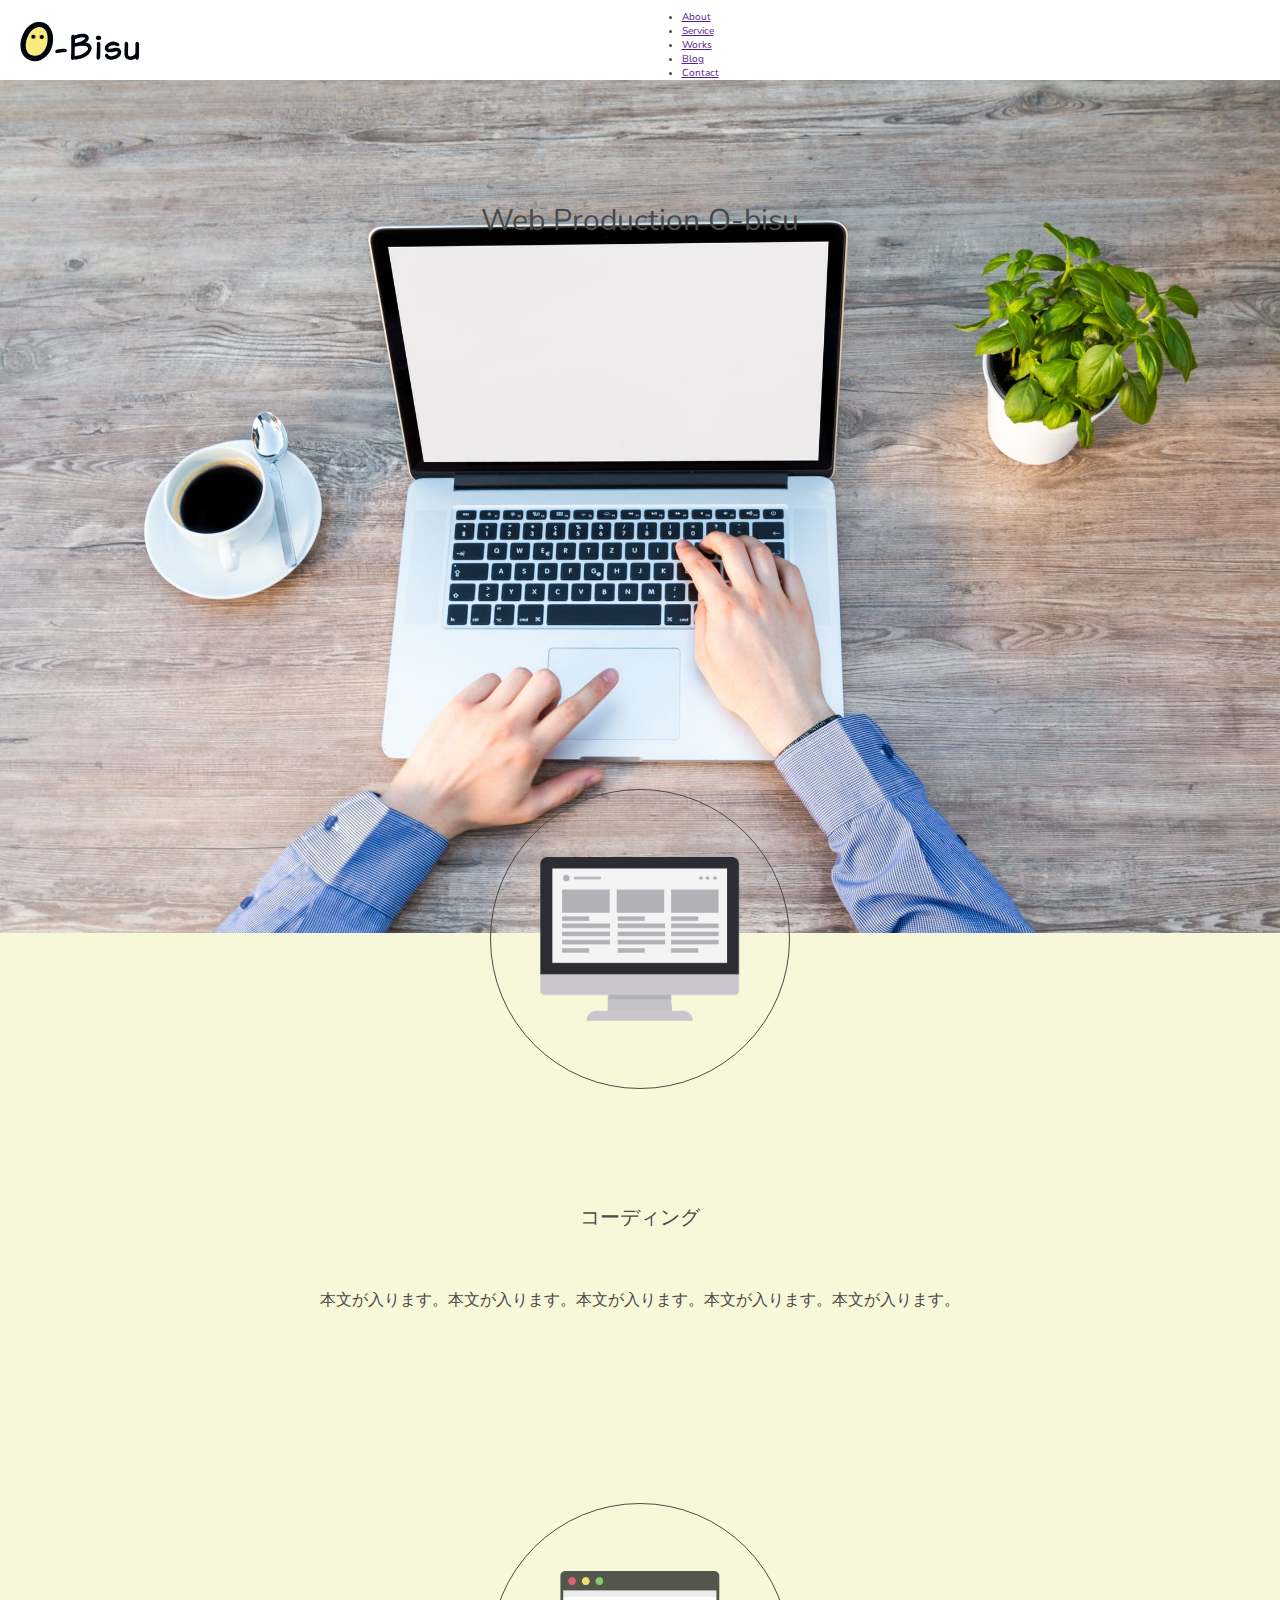
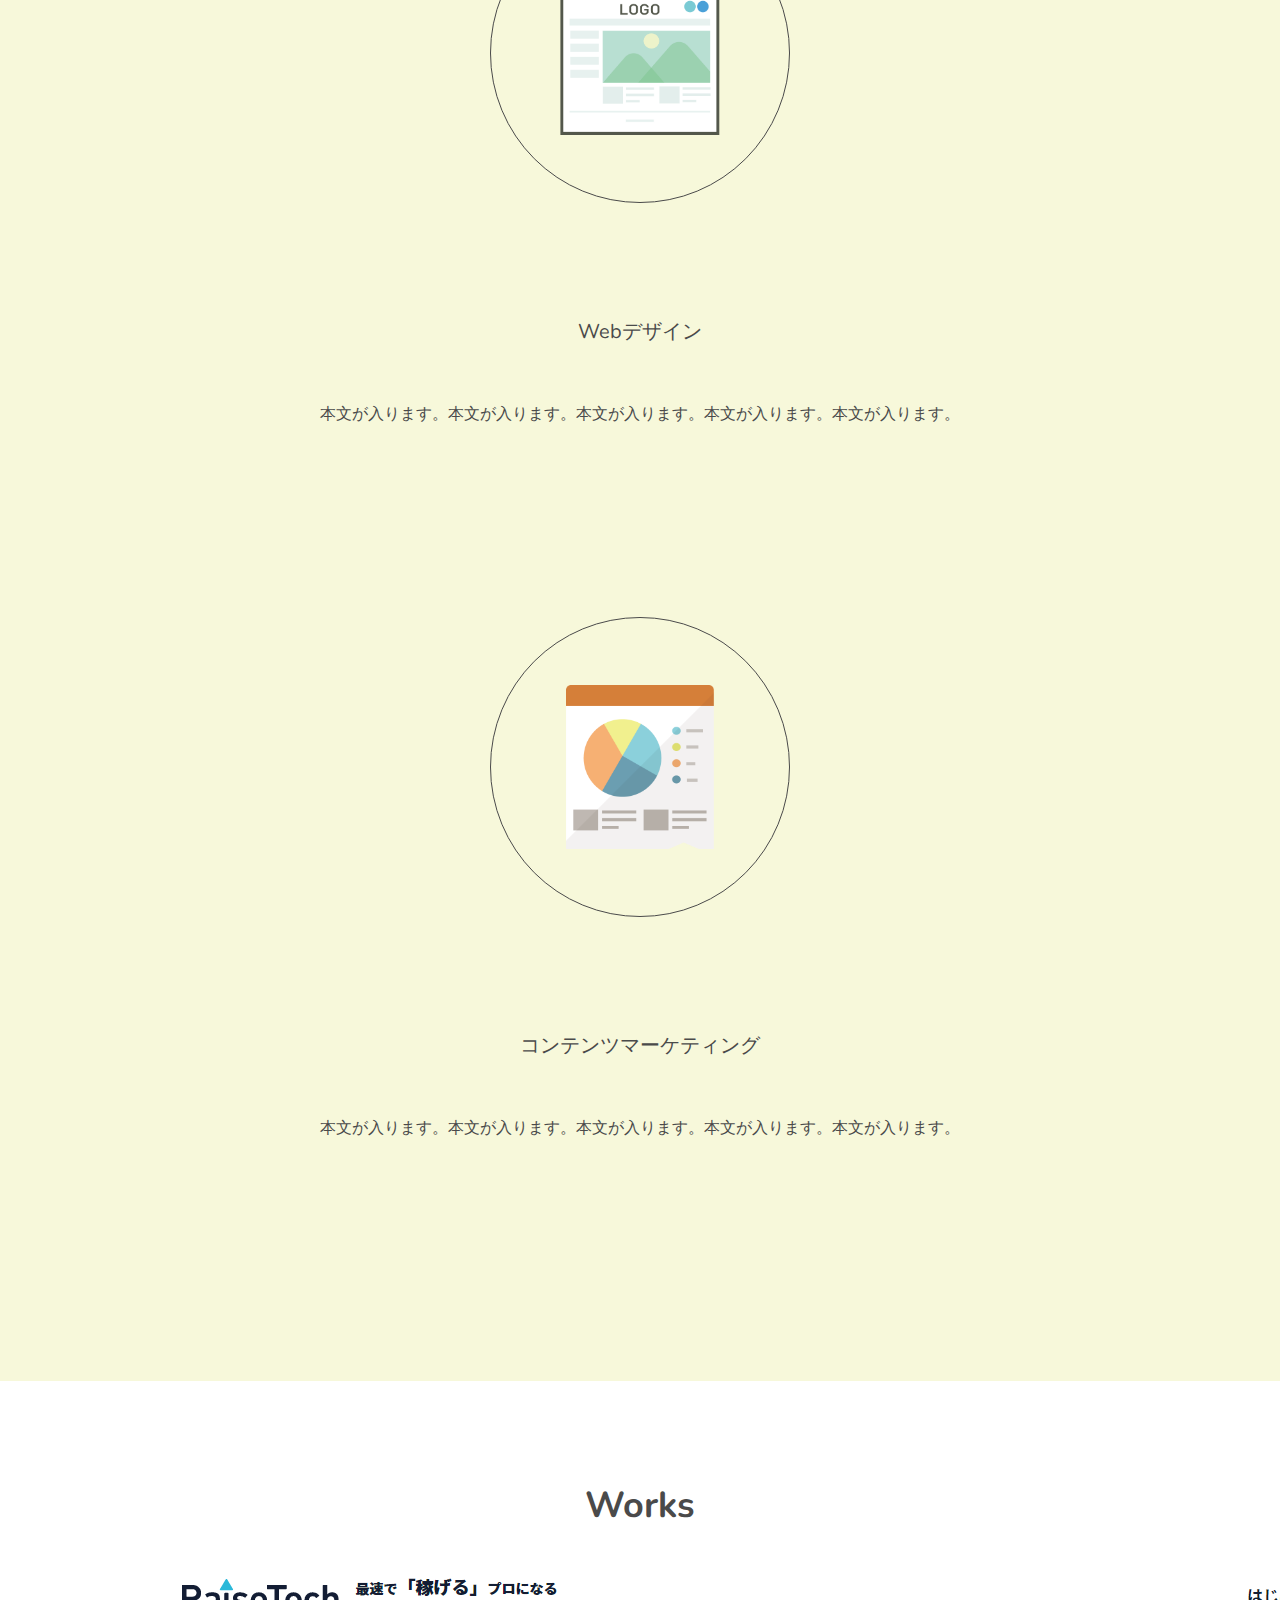
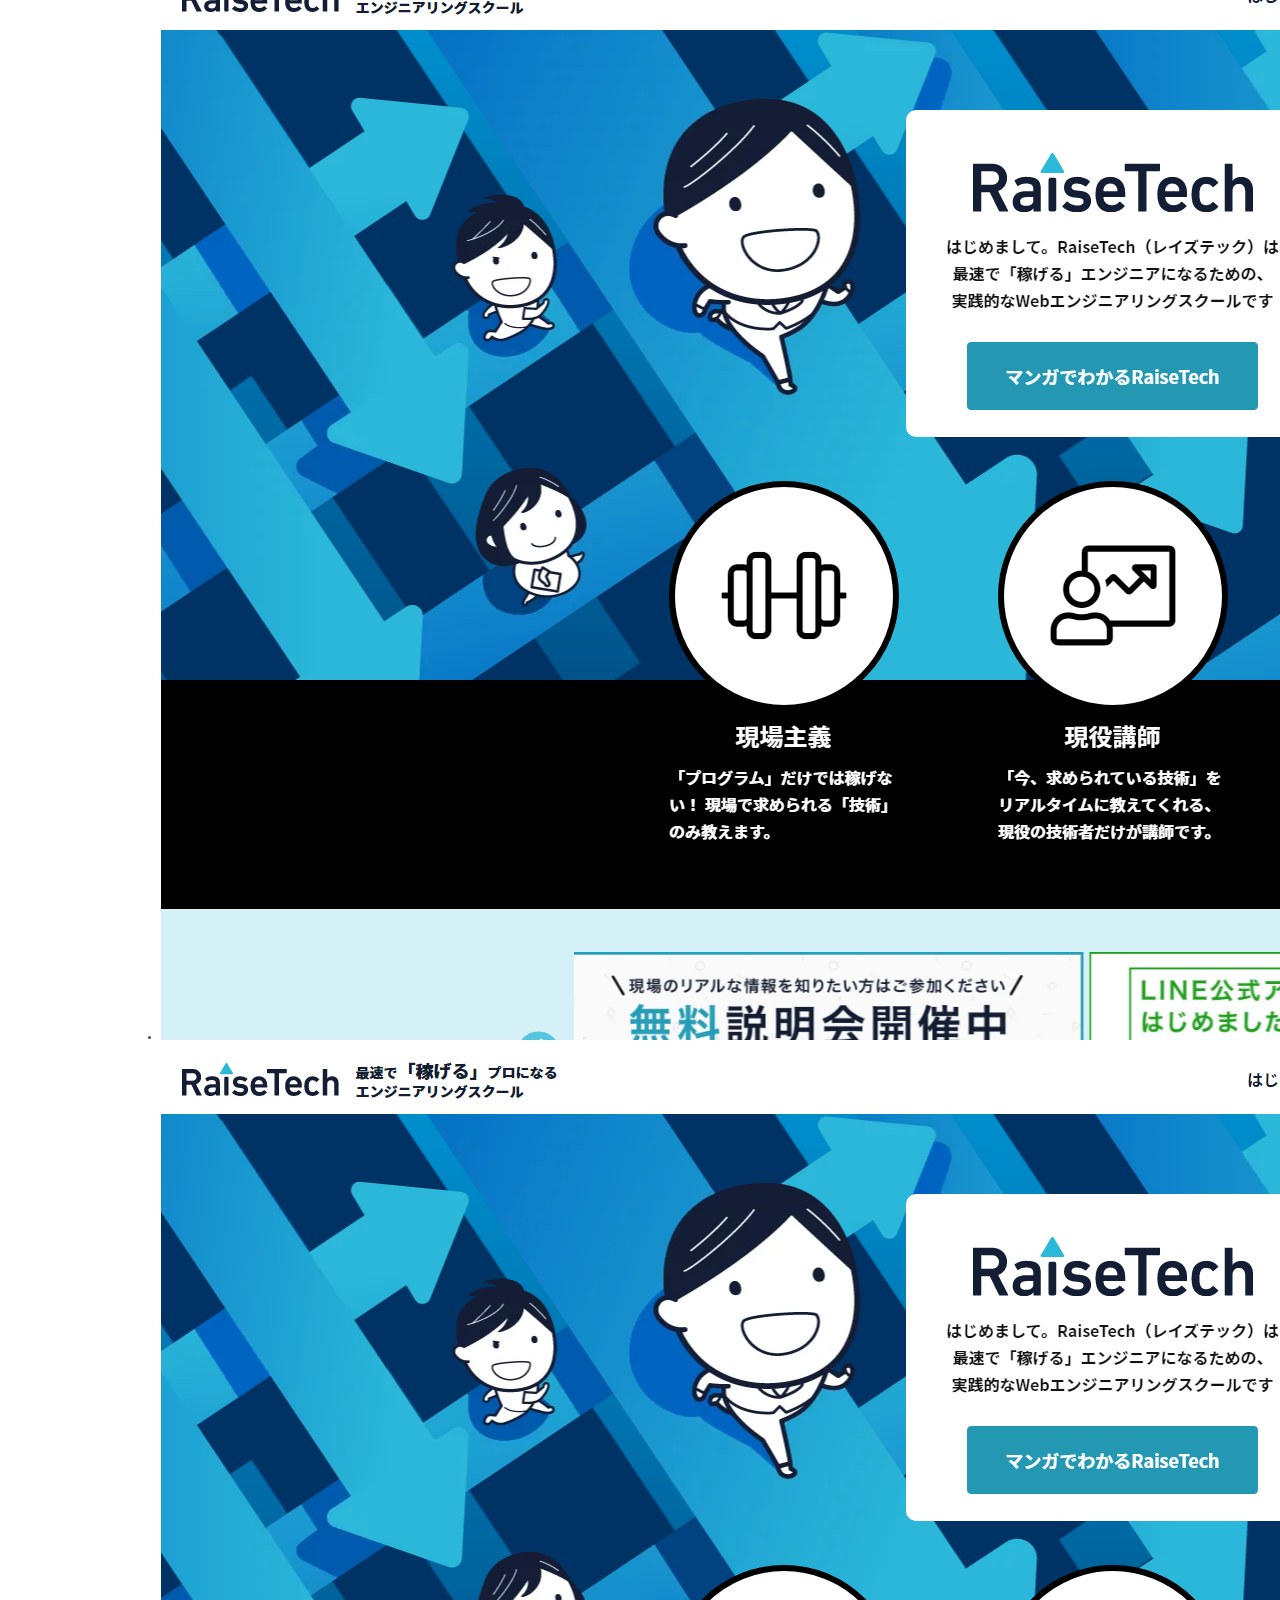
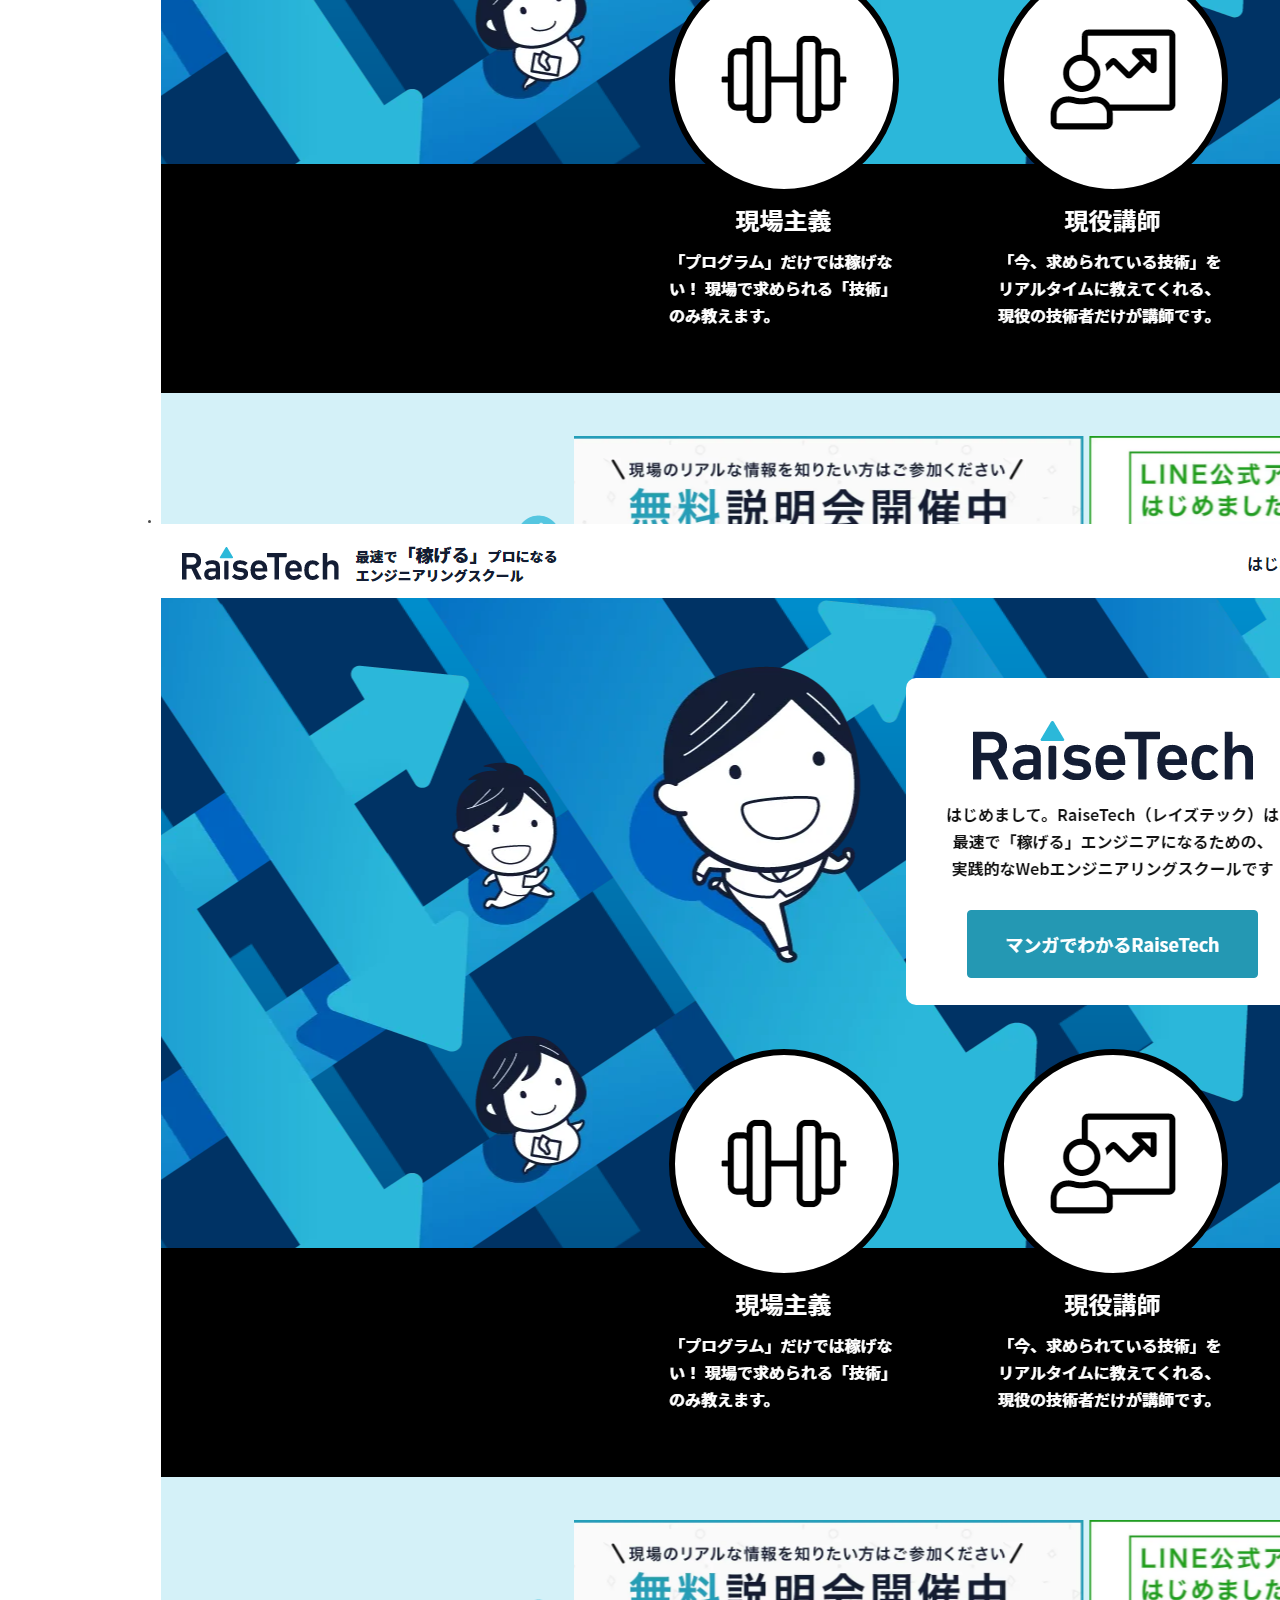
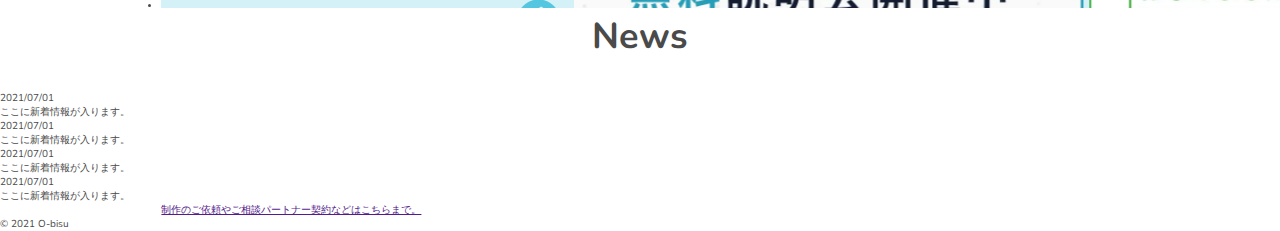
==== commit eead55f4: "20210716-hambergermenu-complete" ====
--- a/index.html
+++ b/index.html
@@ -102,7 +102,8 @@
         <a href="">制作のご依頼やご相談パートナー契約などはこちらまで。</a>
       </button>
     </article>
-
+    <!-- fade-layer -->
+    <div class="l-body__fade-layer"></div>
   </main>
 
   <footer class="p-footer">
--- a/scss/style.css
+++ b/scss/style.css
@@ -325,6 +325,11 @@
   cursor: default;
 }
 
+html, body {
+  position: relative;
+  min-height: 100%;
+}
+
 h2 {
   font-size: 2.25rem;
   text-align: center;
@@ -350,6 +355,17 @@
   }
 }
 
+.l-body__fade-layer.active {
+  position: absolute;
+  z-index: 9;
+  top: 0;
+  left: 0;
+  width: 100%;
+  height: 100%;
+  background-color: rgba(0, 0, 0, 0.5);
+  visibility: visible;
+}
+
 /* --------------------------------------------------------
 project
 -------------------------------------------------------- */
@@ -357,32 +373,66 @@
   display: -webkit-box;
   display: -ms-flexbox;
   display: flex;
+  position: fixed;
+  top: 0;
+  z-index: 10;
+  -webkit-box-pack: justify;
+      -ms-flex-pack: justify;
+          justify-content: space-between;
   -webkit-box-align: center;
       -ms-flex-align: center;
           align-items: center;
-  -webkit-box-pack: justify;
-      -ms-flex-pack: justify;
-          justify-content: space-between;
-  padding: 20px 20px 0 20px;
-  height: 100px;
+  background-color: #fff;
+  padding: 10px 20px 0 20px;
+  height: 80px;
+  width: 100%;
 }
 
 .p-header__logo > img {
-  width: 164px;
+  width: 120px;
 }
 
 @media screen and (max-width: 834px) {
   .p-header__nav {
     display: none;
   }
+  .p-header__nav > ul {
+    list-style: none;
+    position: absolute;
+    top: 80px;
+    left: 50%;
+    -webkit-transform: translateX(-50%);
+            transform: translateX(-50%);
+    width: 100%;
+    text-align: center;
+  }
+  .p-header__nav li > a {
+    display: block;
+    background-color: #fff;
+    width: 100%;
+    font-size: 1.5rem;
+    color: #4A4A4A;
+    text-decoration: none;
+    padding: 19px 0;
+    margin: 0 auto;
+  }
+  .p-header__nav li:nth-of-type(1) > a {
+    padding: 49px 0 19px 0;
+    margin: 0 auto;
+  }
+  .p-header__nav li > a:hover {
+    background-color: #F7F8DA;
+    -webkit-transition: all .5s;
+    transition: all .5s;
+  }
 }
 
 @media screen and (max-width: 834px) and (max-width: 834px) {
   .p-header__menu-button {
     position: relative;
-    margin-bottom: auto;
+    margin-top: -26px;
     width: 50px;
-    height: 44px;
+    height: 30px;
     cursor: pointer;
   }
   .p-header__menu-button span {
@@ -400,13 +450,13 @@
     -webkit-box-sizing: border-box;
             box-sizing: border-box;
   }
-  .p-header__menu-button, .p-header__menu-button span:nth-of-type(1) {
+  .p-header__menu-button, .p-header__menu-button > span:nth-of-type(1) {
     top: 0;
   }
-  .p-header__menu-button, .p-header__menu-button span:nth-of-type(2) {
-    top: 20px;
-  }
-  .p-header__menu-button, .p-header__menu-button span:nth-of-type(3) {
+  .p-header__menu-button, .p-header__menu-button > span:nth-of-type(2) {
+    top: 13px;
+  }
+  .p-header__menu-button, .p-header__menu-button > span:nth-of-type(3) {
     bottom: 0;
   }
   #btn01.active {
@@ -414,8 +464,8 @@
     transform: rotate(360deg);
   }
   #btn01.active span:nth-of-type(1) {
-    -webkit-transform: translateY(20px) rotate(-45deg);
-    transform: translateY(20px) rotate(-45deg);
+    -webkit-transform: translateY(13px) rotate(-45deg);
+    transform: translateY(13px) rotate(-45deg);
   }
   #btn01.active span:nth-of-type(2) {
     -webkit-transform: translateY(0) rotate(45deg);
@@ -428,6 +478,7 @@
 
 .p-main-visual {
   position: relative;
+  margin-top: 80px;
 }
 
 .p-main-visual > img {
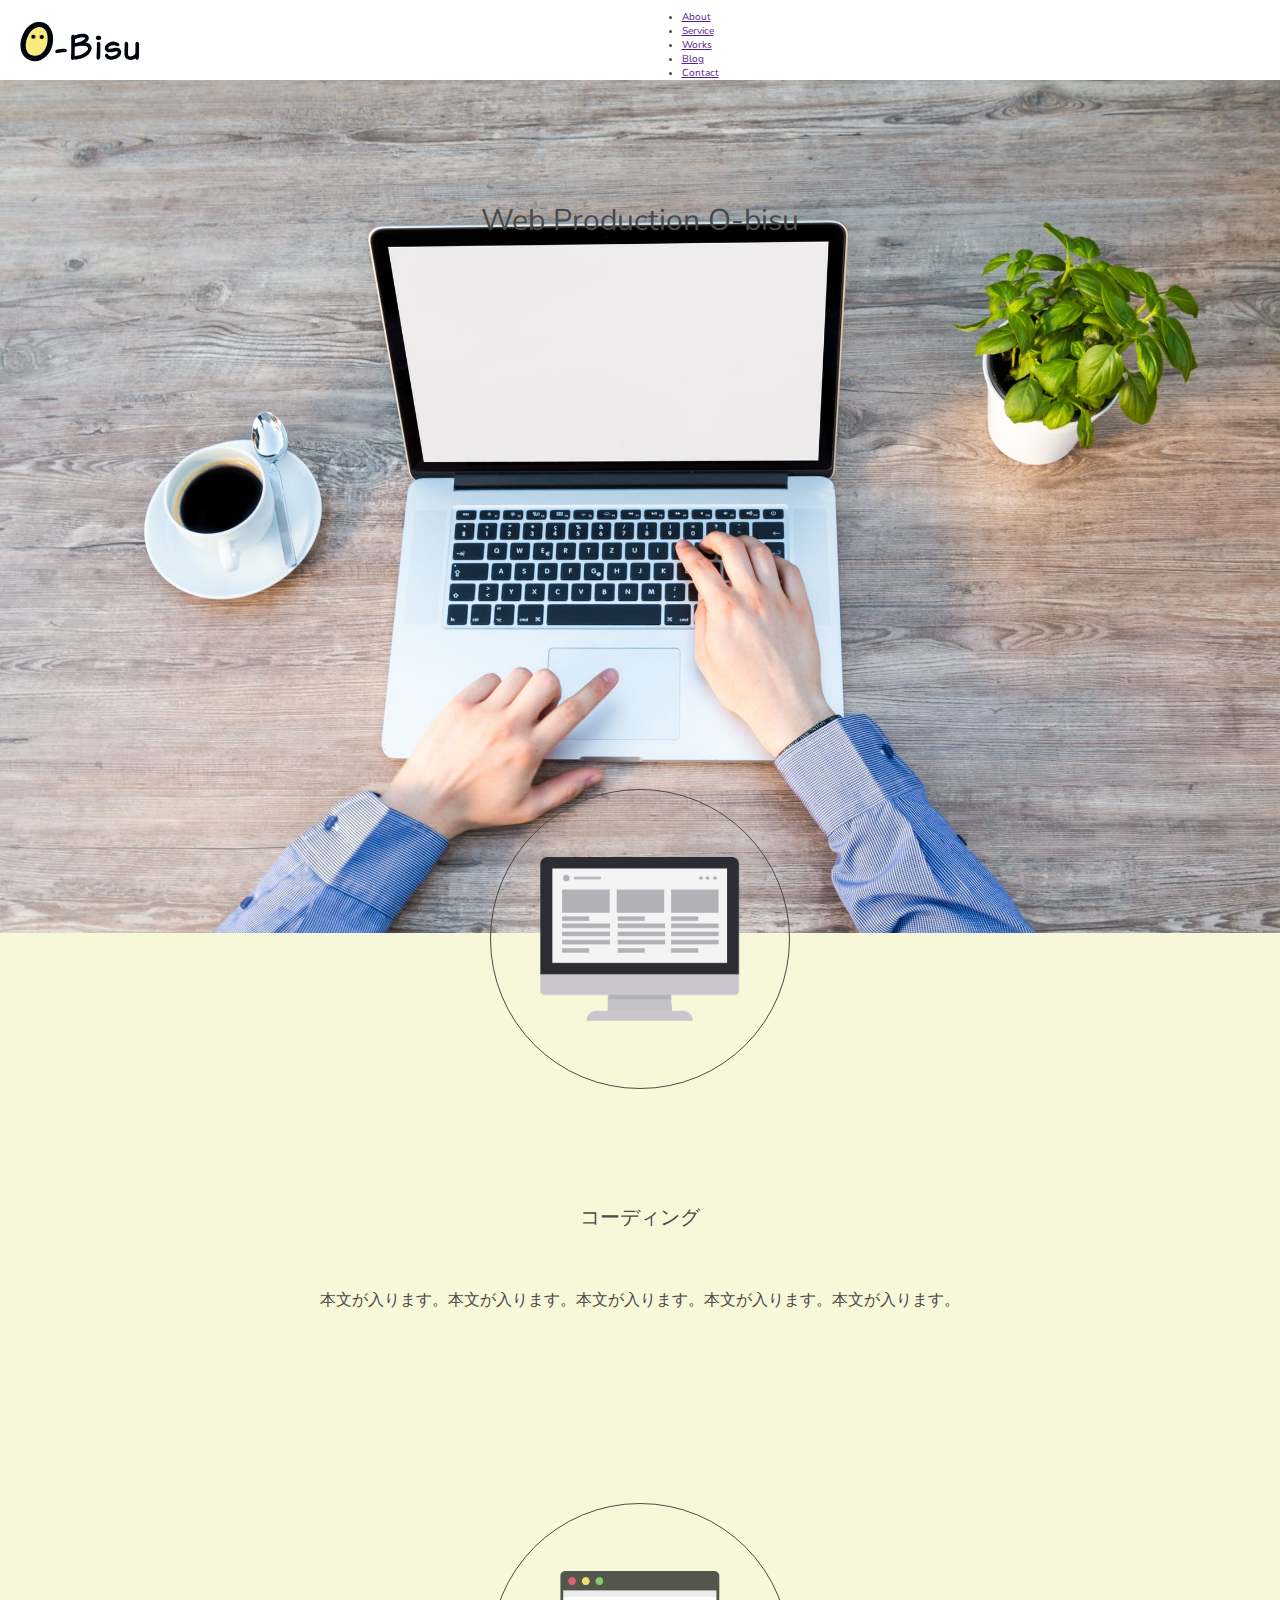
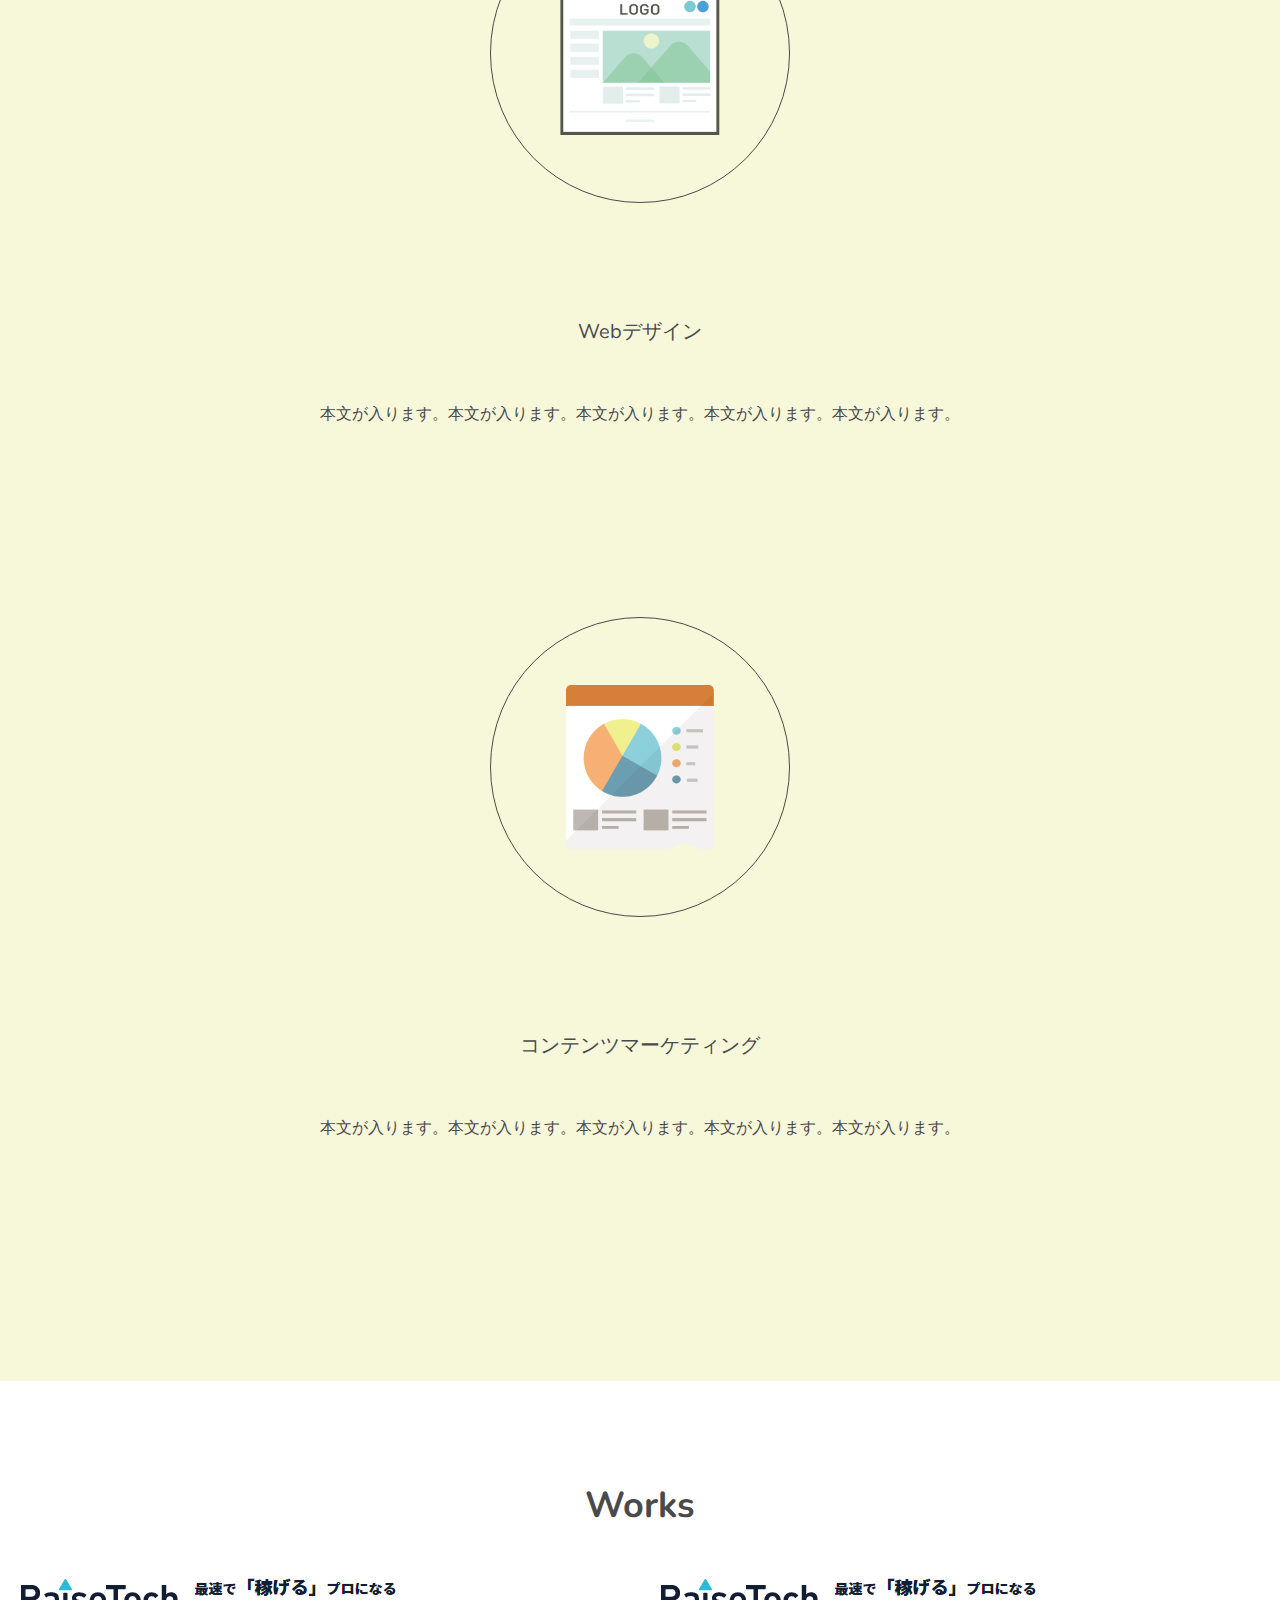
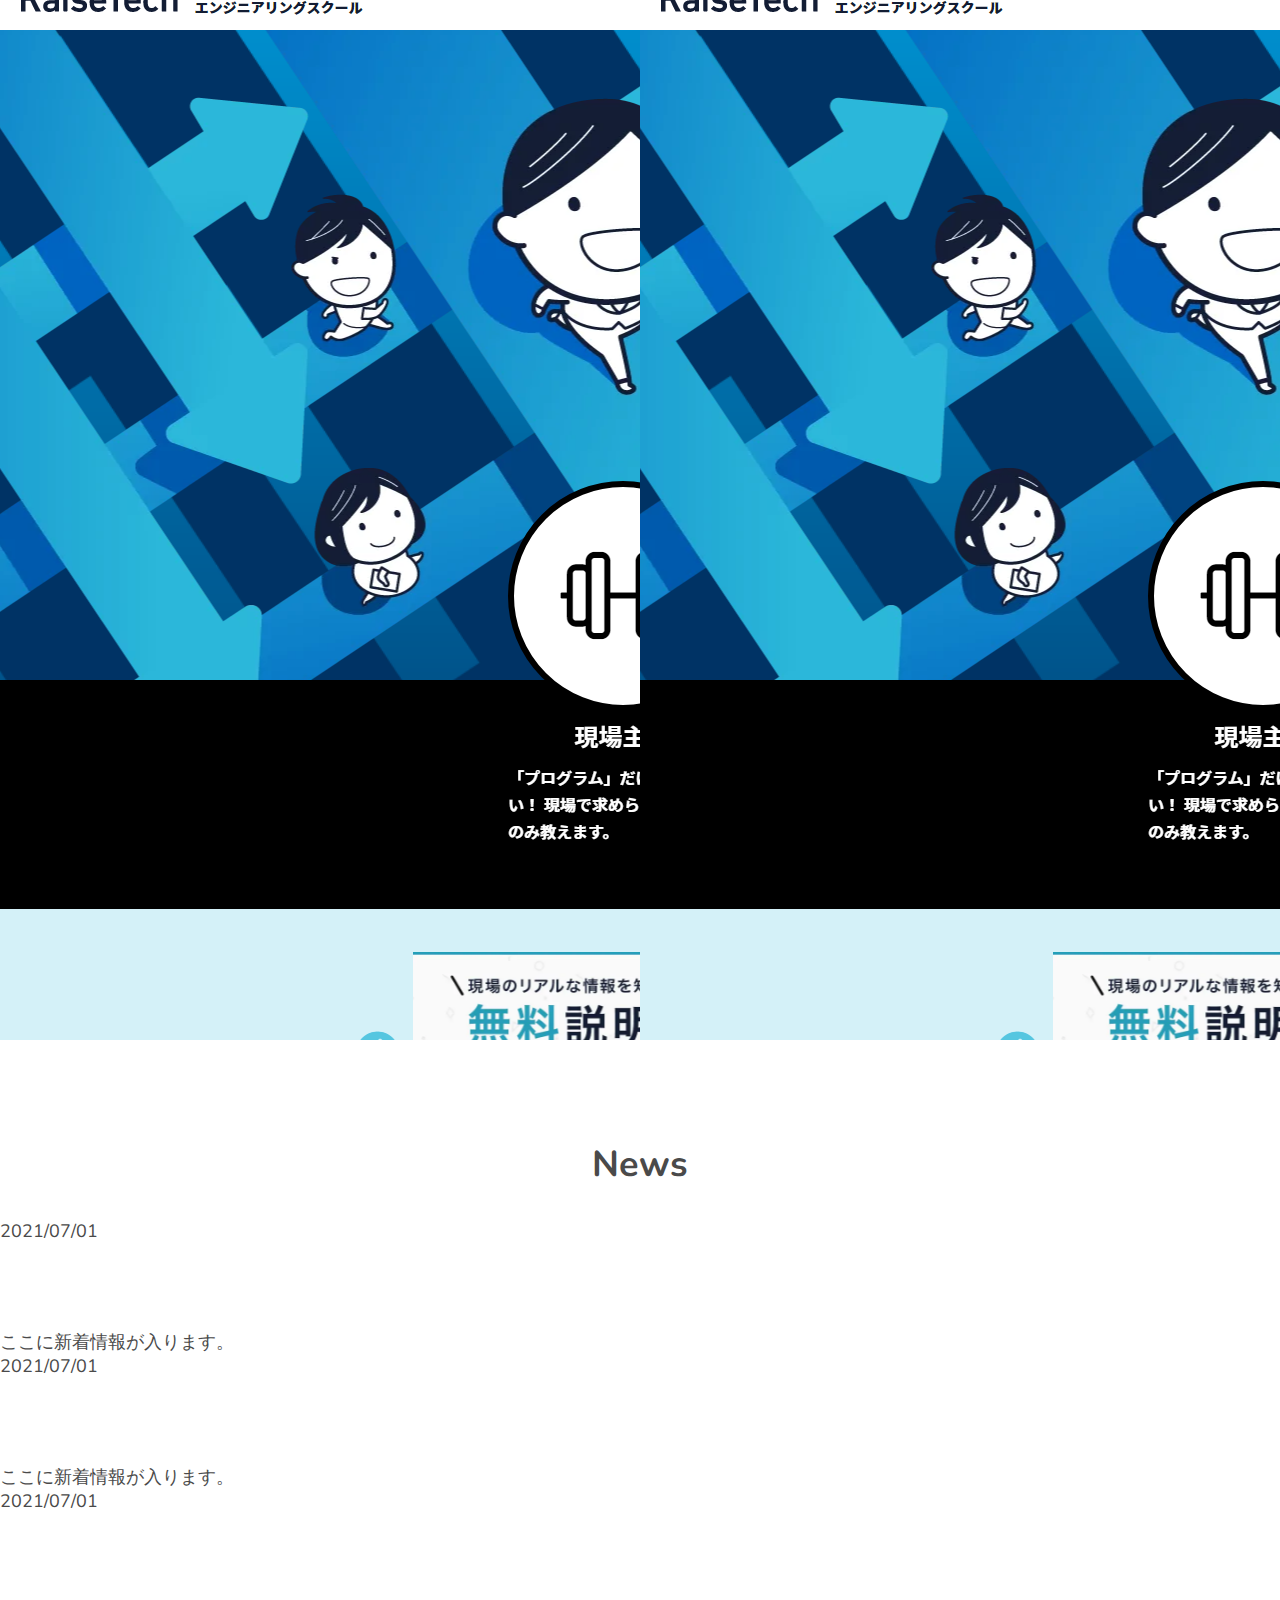
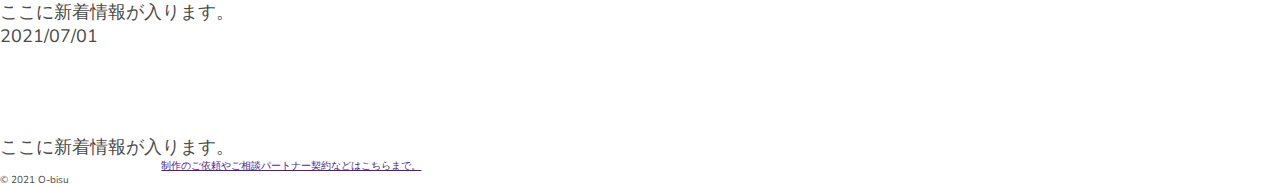
==== commit a3397829: "20210716-slick-complete" ====
--- a/index.html
+++ b/index.html
@@ -74,9 +74,9 @@
       </ul>
     </article>
 
-    <article class="p-works l-body__content-area">
+    <article class="p-works">
       <h2>Works</h2>
-      <ul class="p-works__grid">
+      <ul class="p-works__grid p-works__slick">
         <li><img src="/images/sample.png"></li>
         <li><img src="/images/sample.png"></li>
         <li><img src="/images/sample.png"></li>
@@ -111,6 +111,8 @@
   </footer>
 
   <script src="js/jquery.min.js"></script>
+  <script src="js/slick.js"></script>
+  <script src="js/slick.min.js"></script>
   <script src="js/script.js"></script>
 </body>
 </html>--- a/scss/style.css
+++ b/scss/style.css
@@ -336,6 +336,276 @@
   margin-bottom: 30px;
 }
 
+/* Slider */
+.slick-slider {
+  position: relative;
+  display: block;
+  -webkit-box-sizing: border-box;
+          box-sizing: border-box;
+  -webkit-touch-callout: none;
+  -webkit-user-select: none;
+  -moz-user-select: none;
+  -ms-user-select: none;
+  user-select: none;
+  -ms-touch-action: pan-y;
+  touch-action: pan-y;
+  -webkit-tap-highlight-color: transparent;
+}
+
+.slick-list {
+  position: relative;
+  overflow: hidden;
+  display: block;
+  margin: 0;
+  padding: 0;
+}
+
+.slick-list:focus {
+  outline: none;
+}
+
+.slick-list.dragging {
+  cursor: pointer;
+  cursor: hand;
+}
+
+.slick-slider .slick-track,
+.slick-slider .slick-list {
+  -webkit-transform: translate3d(0, 0, 0);
+  transform: translate3d(0, 0, 0);
+}
+
+.slick-track {
+  position: relative;
+  left: 0;
+  top: 0;
+  display: block;
+  margin-left: auto;
+  margin-right: auto;
+}
+
+.slick-track:before, .slick-track:after {
+  content: "";
+  display: table;
+}
+
+.slick-track:after {
+  clear: both;
+}
+
+.slick-loading .slick-track {
+  visibility: hidden;
+}
+
+.slick-slide {
+  float: left;
+  height: 100%;
+  min-height: 1px;
+  display: none;
+}
+
+[dir="rtl"] .slick-slide {
+  float: right;
+}
+
+.slick-slide img {
+  display: block;
+}
+
+.slick-slide.slick-loading img {
+  display: none;
+}
+
+.slick-slide.dragging img {
+  pointer-events: none;
+}
+
+.slick-initialized .slick-slide {
+  display: block;
+}
+
+.slick-loading .slick-slide {
+  visibility: hidden;
+}
+
+.slick-vertical .slick-slide {
+  display: block;
+  height: auto;
+  border: 1px solid transparent;
+}
+
+.slick-arrow.slick-hidden {
+  display: none;
+}
+
+/* Slider */
+.slick-loading .slick-list {
+  background: #fff url("./ajax-loader.gif") center center no-repeat;
+}
+
+/* Icons */
+@font-face {
+  font-family: "slick";
+  src: url("./fonts/slick.eot");
+  src: url("./fonts/slick.eot?#iefix") format("embedded-opentype"), url("./fonts/slick.woff") format("woff"), url("./fonts/slick.ttf") format("truetype"), url("./fonts/slick.svg#slick") format("svg");
+  font-weight: normal;
+  font-style: normal;
+}
+
+/* Arrows */
+.slick-prev,
+.slick-next {
+  position: absolute;
+  display: block;
+  height: 20px;
+  width: 20px;
+  line-height: 0px;
+  font-size: 0px;
+  cursor: pointer;
+  background: transparent;
+  color: transparent;
+  top: 50%;
+  -webkit-transform: translate(0, -50%);
+  transform: translate(0, -50%);
+  padding: 0;
+  border: none;
+  outline: none;
+}
+
+.slick-prev:hover, .slick-prev:focus,
+.slick-next:hover,
+.slick-next:focus {
+  outline: none;
+  background: transparent;
+  color: transparent;
+}
+
+.slick-prev:hover:before, .slick-prev:focus:before,
+.slick-next:hover:before,
+.slick-next:focus:before {
+  opacity: 1;
+}
+
+.slick-prev.slick-disabled:before,
+.slick-next.slick-disabled:before {
+  opacity: 0.25;
+}
+
+.slick-prev:before,
+.slick-next:before {
+  font-family: "slick";
+  font-size: 20px;
+  line-height: 1;
+  color: white;
+  opacity: 0.75;
+  -webkit-font-smoothing: antialiased;
+  -moz-osx-font-smoothing: grayscale;
+}
+
+.slick-prev {
+  left: -25px;
+}
+
+[dir="rtl"] .slick-prev {
+  left: auto;
+  right: -25px;
+}
+
+.slick-prev:before {
+  content: "←";
+}
+
+[dir="rtl"] .slick-prev:before {
+  content: "→";
+}
+
+.slick-next {
+  right: -25px;
+}
+
+[dir="rtl"] .slick-next {
+  left: -25px;
+  right: auto;
+}
+
+.slick-next:before {
+  content: "→";
+}
+
+[dir="rtl"] .slick-next:before {
+  content: "←";
+}
+
+/* Dots */
+.slick-dotted.slick-slider {
+  margin-bottom: 30px;
+}
+
+.slick-dots {
+  position: absolute;
+  bottom: -25px;
+  list-style: none;
+  display: block;
+  text-align: center;
+  padding: 0;
+  margin: 0;
+  width: 100%;
+}
+
+.slick-dots li {
+  position: relative;
+  display: inline-block;
+  height: 20px;
+  width: 20px;
+  margin: 0 5px;
+  padding: 0;
+  cursor: pointer;
+}
+
+.slick-dots li button {
+  border: 0;
+  background: transparent;
+  display: block;
+  height: 20px;
+  width: 20px;
+  outline: none;
+  line-height: 0px;
+  font-size: 0px;
+  color: transparent;
+  padding: 5px;
+  cursor: pointer;
+}
+
+.slick-dots li button:hover, .slick-dots li button:focus {
+  outline: none;
+}
+
+.slick-dots li button:hover:before, .slick-dots li button:focus:before {
+  opacity: 1;
+}
+
+.slick-dots li button:before {
+  position: absolute;
+  top: 0;
+  left: 0;
+  content: "•";
+  width: 20px;
+  height: 20px;
+  font-family: "slick";
+  font-size: 6px;
+  line-height: 20px;
+  text-align: center;
+  color: black;
+  opacity: 0.25;
+  -webkit-font-smoothing: antialiased;
+  -moz-osx-font-smoothing: grayscale;
+}
+
+.slick-dots li.slick-active button:before {
+  color: black;
+  opacity: 0.75;
+}
+
 /* --------------------------------------------------------
 layout
 -------------------------------------------------------- */
@@ -563,6 +833,30 @@
   border-radius: 50%;
 }
 
+.p-works__grid {
+  display: -webkit-box;
+  display: -ms-flexbox;
+  display: flex;
+  margin-bottom: 100px;
+}
+
+@media screen and (max-width: 390px) {
+  .p-works__grid img {
+    -o-object-fit: cover;
+       object-fit: cover;
+    width: 100%;
+  }
+}
+
+.p-news {
+  font-size: 1.125rem;
+}
+
+.p-news dt {
+  display: block;
+  height: 111px;
+}
+
 /* --------------------------------------------------------
 component
 -------------------------------------------------------- */
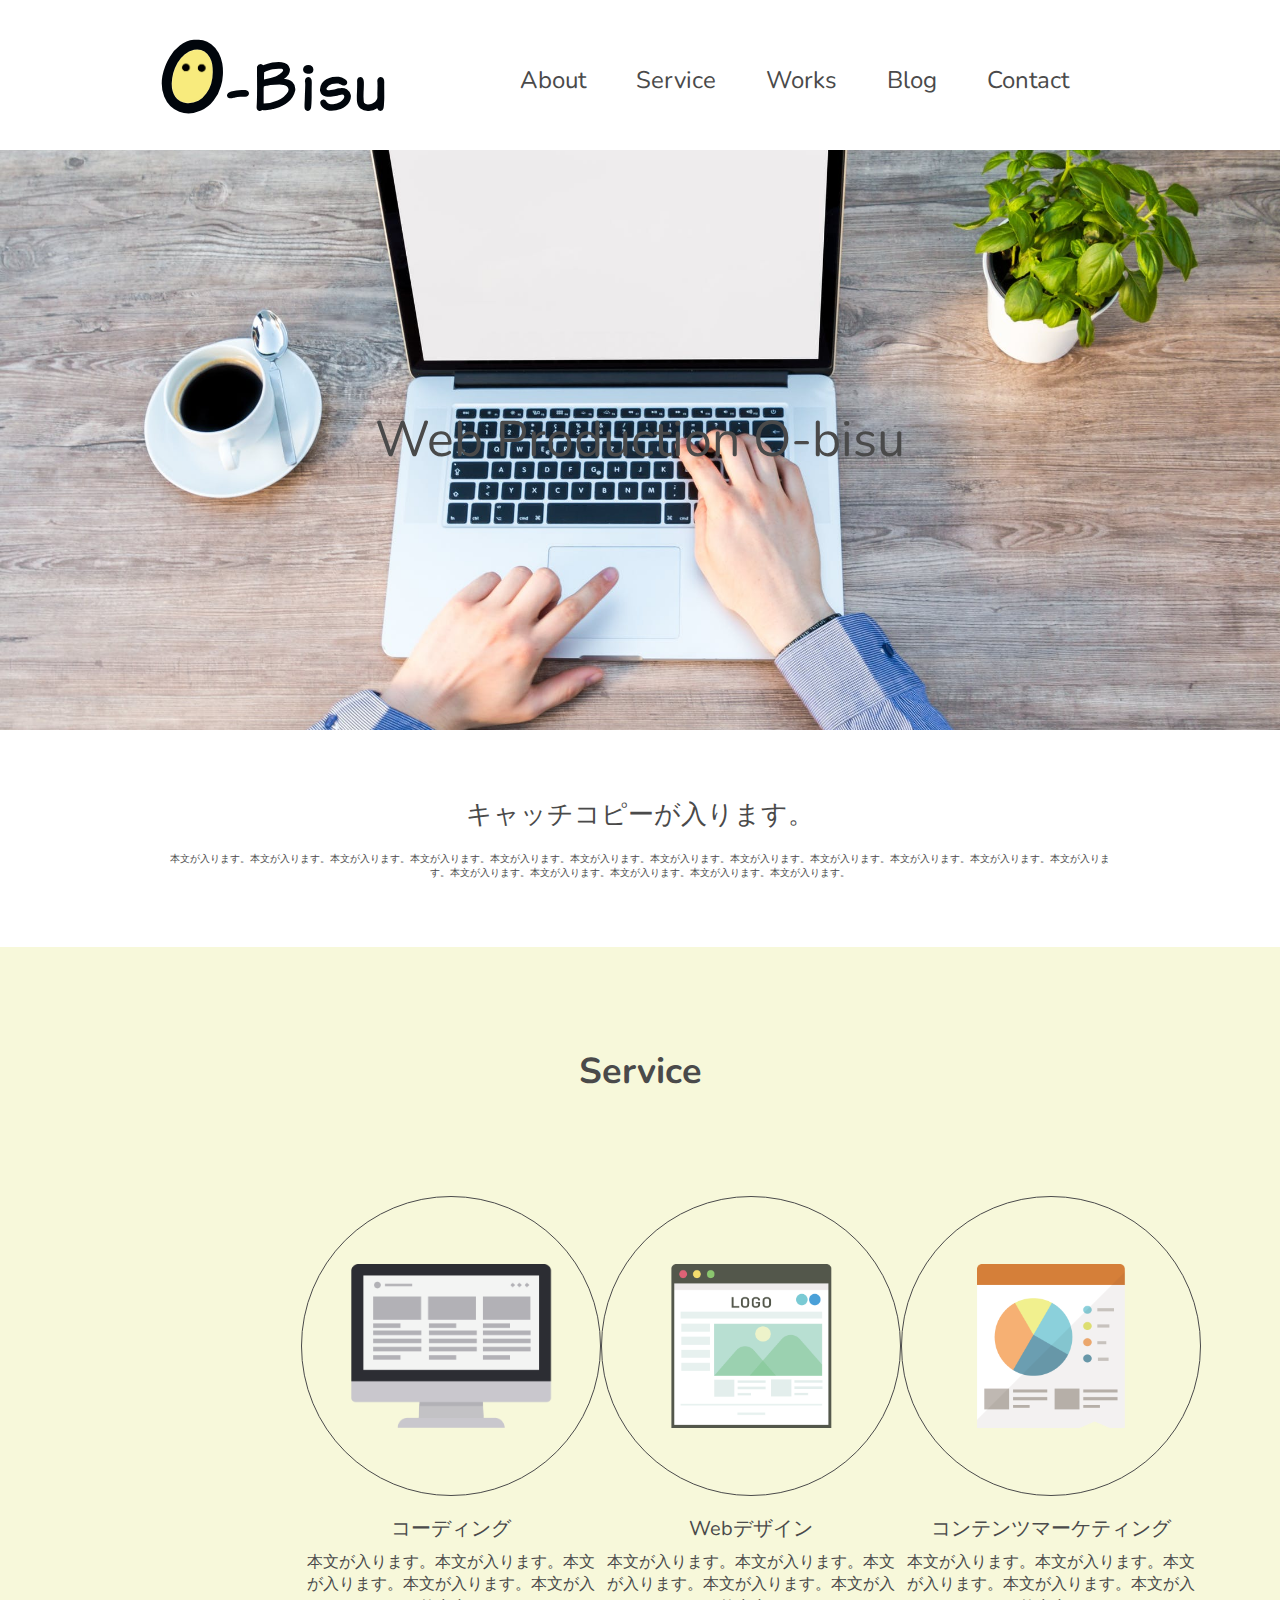
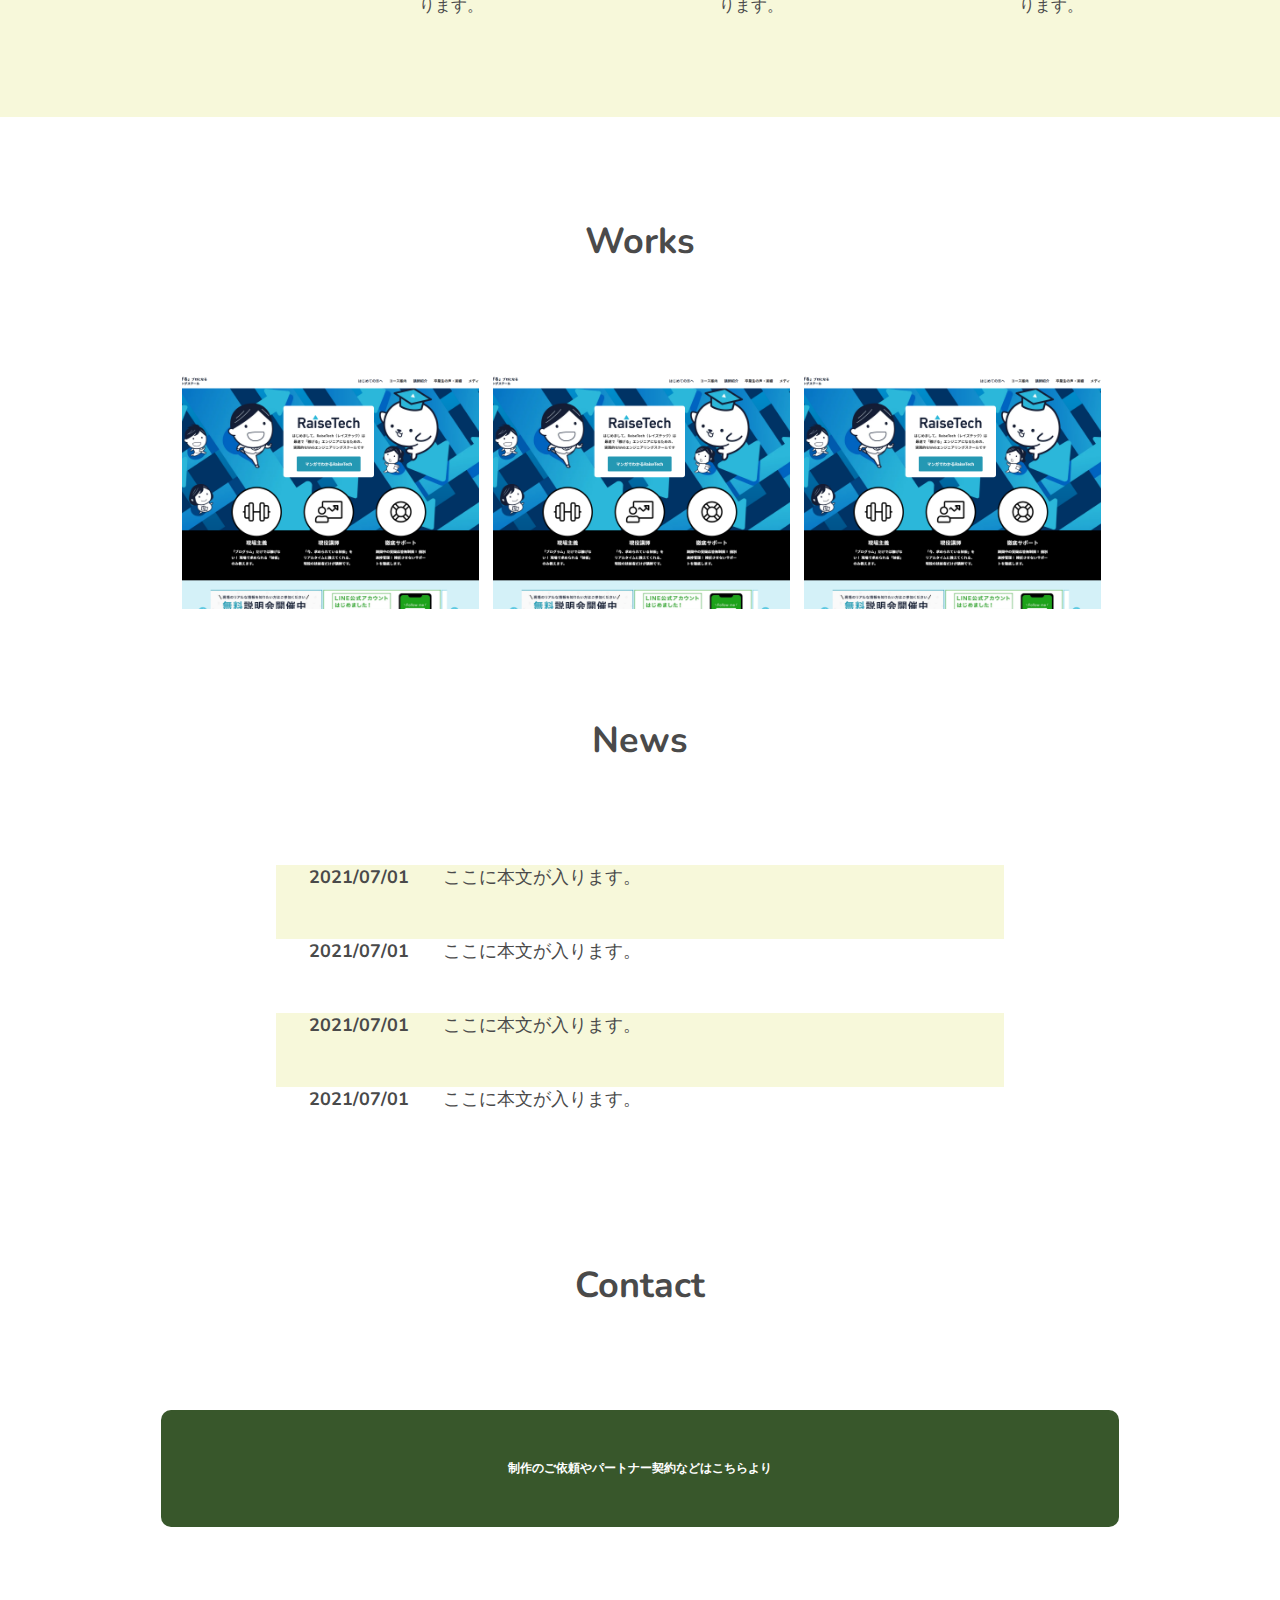
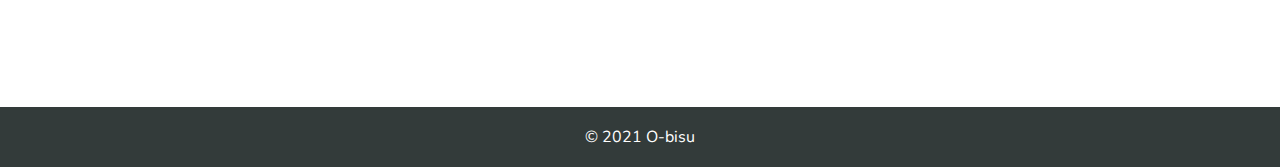
==== commit 7b2fb765: "20210717" ====
--- a/index.html
+++ b/index.html
@@ -44,7 +44,7 @@
 
     <article class="p-main-visual__catchcopy l-body__content-area">
       <p>キャッチコピーが入ります。</p>
-      <p>本文が入ります。本文が入ります。本文が入ります。本文が入ります。本文が入ります。本文が入ります。</p>
+      <p>本文が入ります。本文が入ります。本文が入ります。本文が入ります。本文が入ります。本文が入ります。本文が入ります。本文が入ります。本文が入ります。本文が入ります。本文が入ります。本文が入ります。本文が入ります。本文が入ります。本文が入ります。本文が入ります。本文が入ります。</p>
     </article>
 
     <article class="p-service l-body__content-area">
@@ -80,26 +80,24 @@
         <li><img src="/images/sample.png"></li>
         <li><img src="/images/sample.png"></li>
         <li><img src="/images/sample.png"></li>
+        <li><img src="/images/sample.png"></li>
       </ul>
     </article>
 
     <article class="p-news">
       <h2>News</h2>
-      <dl>
-        <dt>2021/07/01</dt>
-        <dd>ここに新着情報が入ります。</dd>
-        <dt>2021/07/01</dt>
-        <dd>ここに新着情報が入ります。</dd>
-        <dt>2021/07/01</dt>
-        <dd>ここに新着情報が入ります。</dd>
-        <dt>2021/07/01</dt>
-        <dd>ここに新着情報が入ります。</dd>
-      </dl>
+      <ul>
+        <li><p>2021/07/01</p><p>ここに本文が入ります。</p></li>
+        <li><p>2021/07/01</p><p>ここに本文が入ります。</p></li>
+        <li><p>2021/07/01</p><p>ここに本文が入ります。</p></li>
+        <li><p>2021/07/01</p><p>ここに本文が入ります。</p></li>
+      </ul>
     </article>
 
     <article class="p-contact l-body__content-area">
-      <button class="c-contact__button">
-        <a href="">制作のご依頼やご相談パートナー契約などはこちらまで。</a>
+      <h2>Contact</h2>
+      <button class="c-button__contact">
+        <a href="">制作のご依頼やパートナー契約などはこちらより</a>
       </button>
     </article>
     <!-- fade-layer -->
--- a/scss/style.css
+++ b/scss/style.css
@@ -333,7 +333,13 @@
 h2 {
   font-size: 2.25rem;
   text-align: center;
-  margin-bottom: 30px;
+  margin-bottom: 100px;
+}
+
+@media screen and (max-width: 834px) {
+  h2 {
+    margin-bottom: 30px;
+  }
 }
 
 /* Slider */
@@ -646,27 +652,63 @@
   position: fixed;
   top: 0;
   z-index: 10;
-  -webkit-box-pack: justify;
-      -ms-flex-pack: justify;
-          justify-content: space-between;
   -webkit-box-align: center;
       -ms-flex-align: center;
           align-items: center;
   background-color: #fff;
-  padding: 10px 20px 0 20px;
-  height: 80px;
+  padding: 10px 12.5459% 0;
+  height: 150px;
   width: 100%;
 }
 
+@media screen and (max-width: 834px) {
+  .p-header {
+    -webkit-box-pack: justify;
+        -ms-flex-pack: justify;
+            justify-content: space-between;
+    padding: 10px 20px 0 20px;
+    height: 80px;
+  }
+}
+
 .p-header__logo > img {
-  width: 120px;
+  width: 225px;
+}
+
+@media screen and (max-width: 834px) {
+  .p-header__logo > img {
+    width: 120px;
+  }
+}
+
+.p-header__nav {
+  margin-left: auto;
 }
 
 @media screen and (max-width: 834px) {
   .p-header__nav {
     display: none;
-  }
+    margin-left: 0;
+  }
+}
+
+.p-header__nav > ul {
+  display: -webkit-box;
+  display: -ms-flexbox;
+  display: flex;
+  -webkit-box-pack: end;
+      -ms-flex-pack: end;
+          justify-content: flex-end;
+  -webkit-box-align: center;
+      -ms-flex-align: center;
+          align-items: center;
+  list-style: none;
+  height: 140px;
+}
+
+@media screen and (max-width: 834px) {
   .p-header__nav > ul {
+    display: block;
     list-style: none;
     position: absolute;
     top: 80px;
@@ -676,20 +718,36 @@
     width: 100%;
     text-align: center;
   }
+}
+
+.p-header__nav li > a {
+  display: inline;
+  padding: 0;
+  margin: 0 50px 0 0;
+  height: 100%;
+  width: 100%;
+  color: #4A4A4A;
+  text-decoration: none;
+  font-size: 1.5rem;
+}
+
+@media screen and (max-width: 834px) {
   .p-header__nav li > a {
     display: block;
     background-color: #fff;
-    width: 100%;
-    font-size: 1.5rem;
-    color: #4A4A4A;
-    text-decoration: none;
     padding: 19px 0;
     margin: 0 auto;
   }
+}
+
+@media screen and (max-width: 834px) {
   .p-header__nav li:nth-of-type(1) > a {
     padding: 49px 0 19px 0;
     margin: 0 auto;
   }
+}
+
+@media screen and (max-width: 834px) {
   .p-header__nav li > a:hover {
     background-color: #F7F8DA;
     -webkit-transition: all .5s;
@@ -753,12 +811,13 @@
 
 .p-main-visual > img {
   position: absolute;
+  height: 650px;
   width: 100%;
   -o-object-fit: cover;
      object-fit: cover;
 }
 
-@media screen and (max-width: 390px) {
+@media screen and (max-width: 834px) {
   .p-main-visual > img {
     height: 185px;
   }
@@ -766,19 +825,32 @@
 
 .p-main-visual > p {
   position: absolute;
-  top: 120px;
+  top: 50%;
   width: 100%;
   padding: 0 20px;
-  font-size: 1.875rem;
+  font-size: 3.125rem;
   text-align: center;
+}
+
+@media screen and (max-width: 390px) {
+  .p-main-visual > p {
+    top: 120px;
+    font-size: 1.875rem;
+  }
 }
 
 .p-main-visual::after {
   display: block;
   content: "";
-  height: 185px;
+  background-color: #fff;
+  height: 650px;
   width: 100%;
-  background-color: #fff;
+}
+
+@media screen and (max-width: 834px) {
+  .p-main-visual::after {
+    height: 185px;
+  }
 }
 
 .p-main-visual__catchcopy {
@@ -786,19 +858,50 @@
 }
 
 .p-main-visual__catchcopy > p:nth-child(1) {
-  padding: 15.018% 0 0 0;
-  font-size: 1.25rem;
+  padding: 6.991% 0 0 0;
+  font-size: 1.625rem;
+}
+
+@media screen and (max-width: 834px) {
+  .p-main-visual__catchcopy > p:nth-child(1) {
+    padding: 8.18418% 0 0 0;
+  }
+}
+
+@media screen and (max-width: 390px) {
+  .p-main-visual__catchcopy > p:nth-child(1) {
+    font-size: 1.25rem;
+    padding: 15.018% 0 0 0;
+  }
 }
 
 .p-main-visual__catchcopy > p:nth-child(2) {
-  padding: 9.01% 0 15.018% 0;
+  padding: 2.0973% 0 6.991% 0;
+}
+
+@media screen and (max-width: 834px) {
+  .p-main-visual__catchcopy > p:nth-child(2) {
+    padding: 4.911% 0 8.1842% 0;
+  }
+}
+
+@media screen and (max-width: 390px) {
+  .p-main-visual__catchcopy > p:nth-child(2) {
+    padding: 9.01% 0 15.018% 0;
+  }
 }
 
 .p-service {
-  padding: 30px 0 50px 0;
+  padding: 100px 240px 100px 240px;
   margin-bottom: 100px;
   text-align: center;
   background-color: #F7F8DA;
+}
+
+@media screen and (max-width: 834px) {
+  .p-service {
+    padding: 30px 0 50px 0;
+  }
 }
 
 .p-service__logo {
@@ -811,17 +914,60 @@
 }
 
 .p-service__item-wrapper {
+  display: -webkit-box;
+  display: -ms-flexbox;
+  display: flex;
+  -webkit-box-pack: justify;
+      -ms-flex-pack: justify;
+          justify-content: space-between;
   list-style: none;
+  padding: 0 7.6763%;
+}
+
+@media screen and (max-width: 834px) {
+  .p-service__item-wrapper {
+    display: block;
+    padding: 0;
+  }
 }
 
 .p-service__item-block > p:nth-of-type(1) {
-  padding: 9.01% 0 0 0;
+  max-width: 300px;
+  padding: 6.282% 0 0 0;
+  margin: 0 auto;
   font-size: 1.25rem;
 }
 
+@media screen and (max-width: 834px) {
+  .p-service__item-block > p:nth-of-type(1) {
+    padding: 9.01% 18.23845%  0 18.23845%;
+    max-width: 100%;
+  }
+}
+
+@media screen and (max-width: 390px) {
+  .p-service__item-block > p:nth-of-type(1) {
+    padding: 9.01% 20px 0 20px;
+  }
+}
+
 .p-service__item-block > p:nth-of-type(2) {
-  padding: 4.507% 0 15.018% 0;
+  max-width: 300px;
   font-size: 1rem;
+  padding: 3.1413% 0 0 0;
+}
+
+@media screen and (max-width: 834px) {
+  .p-service__item-block > p:nth-of-type(2) {
+    max-width: 100%;
+    padding: 4.507% 18.23845% 0 18.23845%;
+  }
+}
+
+@media screen and (max-width: 390px) {
+  .p-service__item-block > p:nth-of-type(2) {
+    padding: 4.507% 20px 15.018% 20px;
+  }
 }
 
 .p-service__item-block__spacer {
@@ -837,27 +983,168 @@
   display: -webkit-box;
   display: -ms-flexbox;
   display: flex;
+  -webkit-box-pack: justify;
+      -ms-flex-pack: justify;
+          justify-content: space-between;
   margin-bottom: 100px;
+  padding: 0 13.663%;
+}
+
+@media screen and (max-width: 834px) {
+  .p-works__grid {
+    padding: 0;
+  }
+}
+
+.p-works__grid img {
+  -o-object-fit: cover;
+     object-fit: cover;
+  padding: 2.162%;
+  height: 250px;
+  width: 100%;
+}
+
+@media screen and (max-width: 834px) {
+  .p-works__grid img {
+    padding: 0;
+    height: auto;
+  }
+}
+
+.p-news {
+  padding: 0 21.545%;
+}
+
+.p-news > ul {
+  margin-bottom: 100px;
+}
+
+@media screen and (max-width: 834px) {
+  .p-news > ul {
+    display: -webkit-box;
+    display: -ms-flexbox;
+    display: flex;
+    -webkit-box-orient: vertical;
+    -webkit-box-direction: normal;
+        -ms-flex-direction: column;
+            flex-direction: column;
+  }
+}
+
+.p-news li {
+  display: -webkit-box;
+  display: -ms-flexbox;
+  display: flex;
+}
+
+@media screen and (max-width: 834px) {
+  .p-news li {
+    display: block;
+  }
+}
+
+.p-news li:nth-of-type(odd) {
+  background-color: #F7F8DA;
+}
+
+.p-news li p {
+  height: 5.78125vw;
+}
+
+@media screen and (max-width: 834px) {
+  .p-news li p {
+    height: 6.65552vw;
+  }
 }
 
 @media screen and (max-width: 390px) {
-  .p-works__grid img {
-    -o-object-fit: cover;
-       object-fit: cover;
-    width: 100%;
-  }
-}
-
-.p-news {
+  .p-news li p {
+    height: 14.230769vw;
+    overflow: hidden;
+  }
+}
+
+.p-news li p:nth-of-type(1) {
+  padding: 0 0 0 4.6176%;
   font-size: 1.125rem;
-}
-
-.p-news dt {
-  display: block;
-  height: 111px;
+  font-weight: bold;
+}
+
+@media screen and (max-width: 834px) {
+  .p-news li p:nth-of-type(1) {
+    padding: 3.06073% 20px 0 20px;
+    font-size: 2.15827vw;
+  }
+}
+
+@media screen and (max-width: 390px) {
+  .p-news li p:nth-of-type(1) {
+    padding: 5% 20px 0 20px;
+    font-size: 4.61538vw;
+  }
+}
+
+.p-news li p:nth-of-type(2) {
+  padding: 0 0 0 4.6176%;
+  font-size: 1.125rem;
+}
+
+@media screen and (max-width: 834px) {
+  .p-news li p:nth-of-type(2) {
+    padding: 0 20px 0 20px;
+    font-size: 2.15827vw;
+  }
+}
+
+@media screen and (max-width: 390px) {
+  .p-news li p:nth-of-type(2) {
+    padding: 0 20px 0 20px;
+    font-size: 4.10256vw;
+  }
+}
+
+.p-footer {
+  display: -webkit-box;
+  display: -ms-flexbox;
+  display: flex;
+  -webkit-box-align: center;
+      -ms-flex-align: center;
+          align-items: center;
+  -webkit-box-pack: center;
+      -ms-flex-pack: center;
+          justify-content: center;
+  height: 60px;
+  margin-top: 180px;
+  background-color: #333B3A;
+}
+
+.p-footer > p {
+  font-size: 1rem;
+  color: #fff;
 }
 
 /* --------------------------------------------------------
 component
 -------------------------------------------------------- */
+.c-button__contact {
+  display: block;
+  padding: 5.23788%;
+  width: 100%;
+  margin: 0 auto;
+  background-color: #38572B;
+  border-radius: 10px;
+}
+
+@media screen and (max-width: 390px) {
+  .c-button__contact {
+    padding: 9.6142%;
+  }
+}
+
+.c-button__contact > a {
+  color: #fff;
+  font-size: 0.75rem;
+  font-weight: bold;
+  text-decoration: none;
+}
 /*# sourceMappingURL=style.css.map */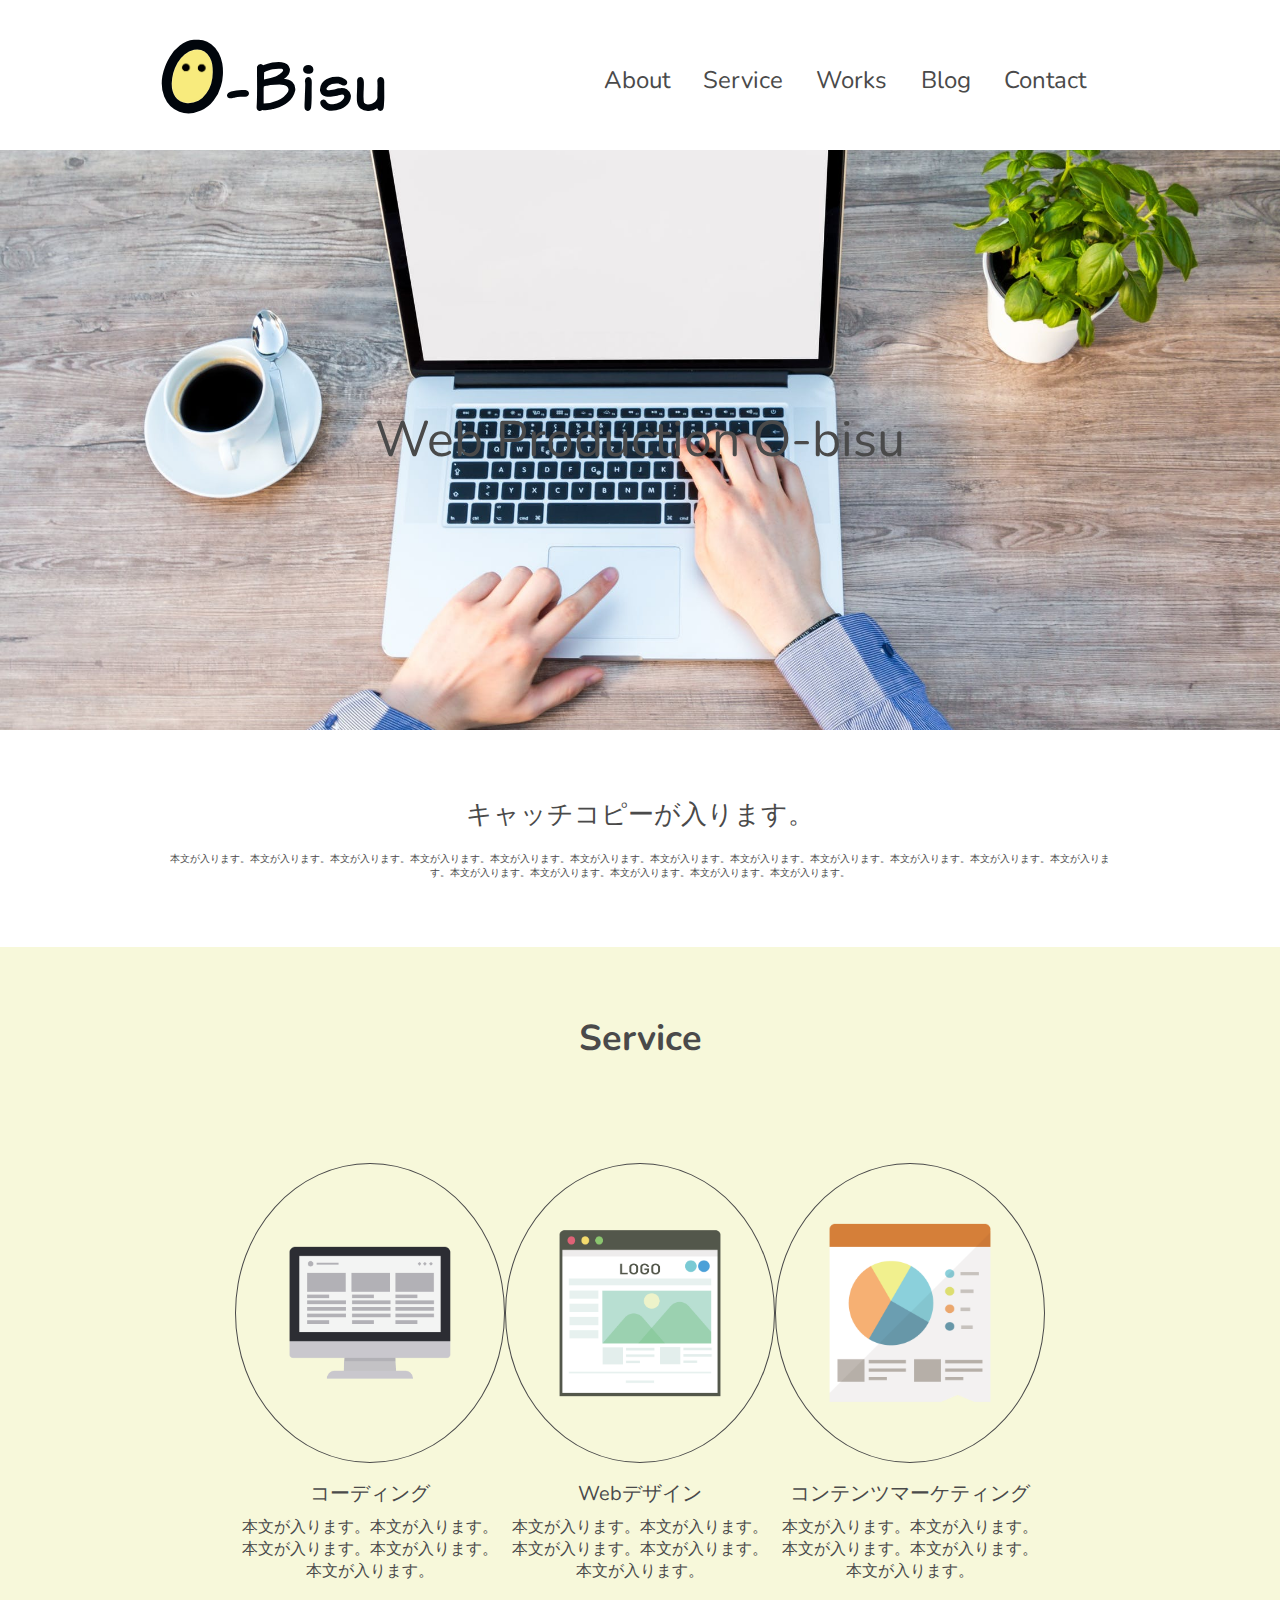
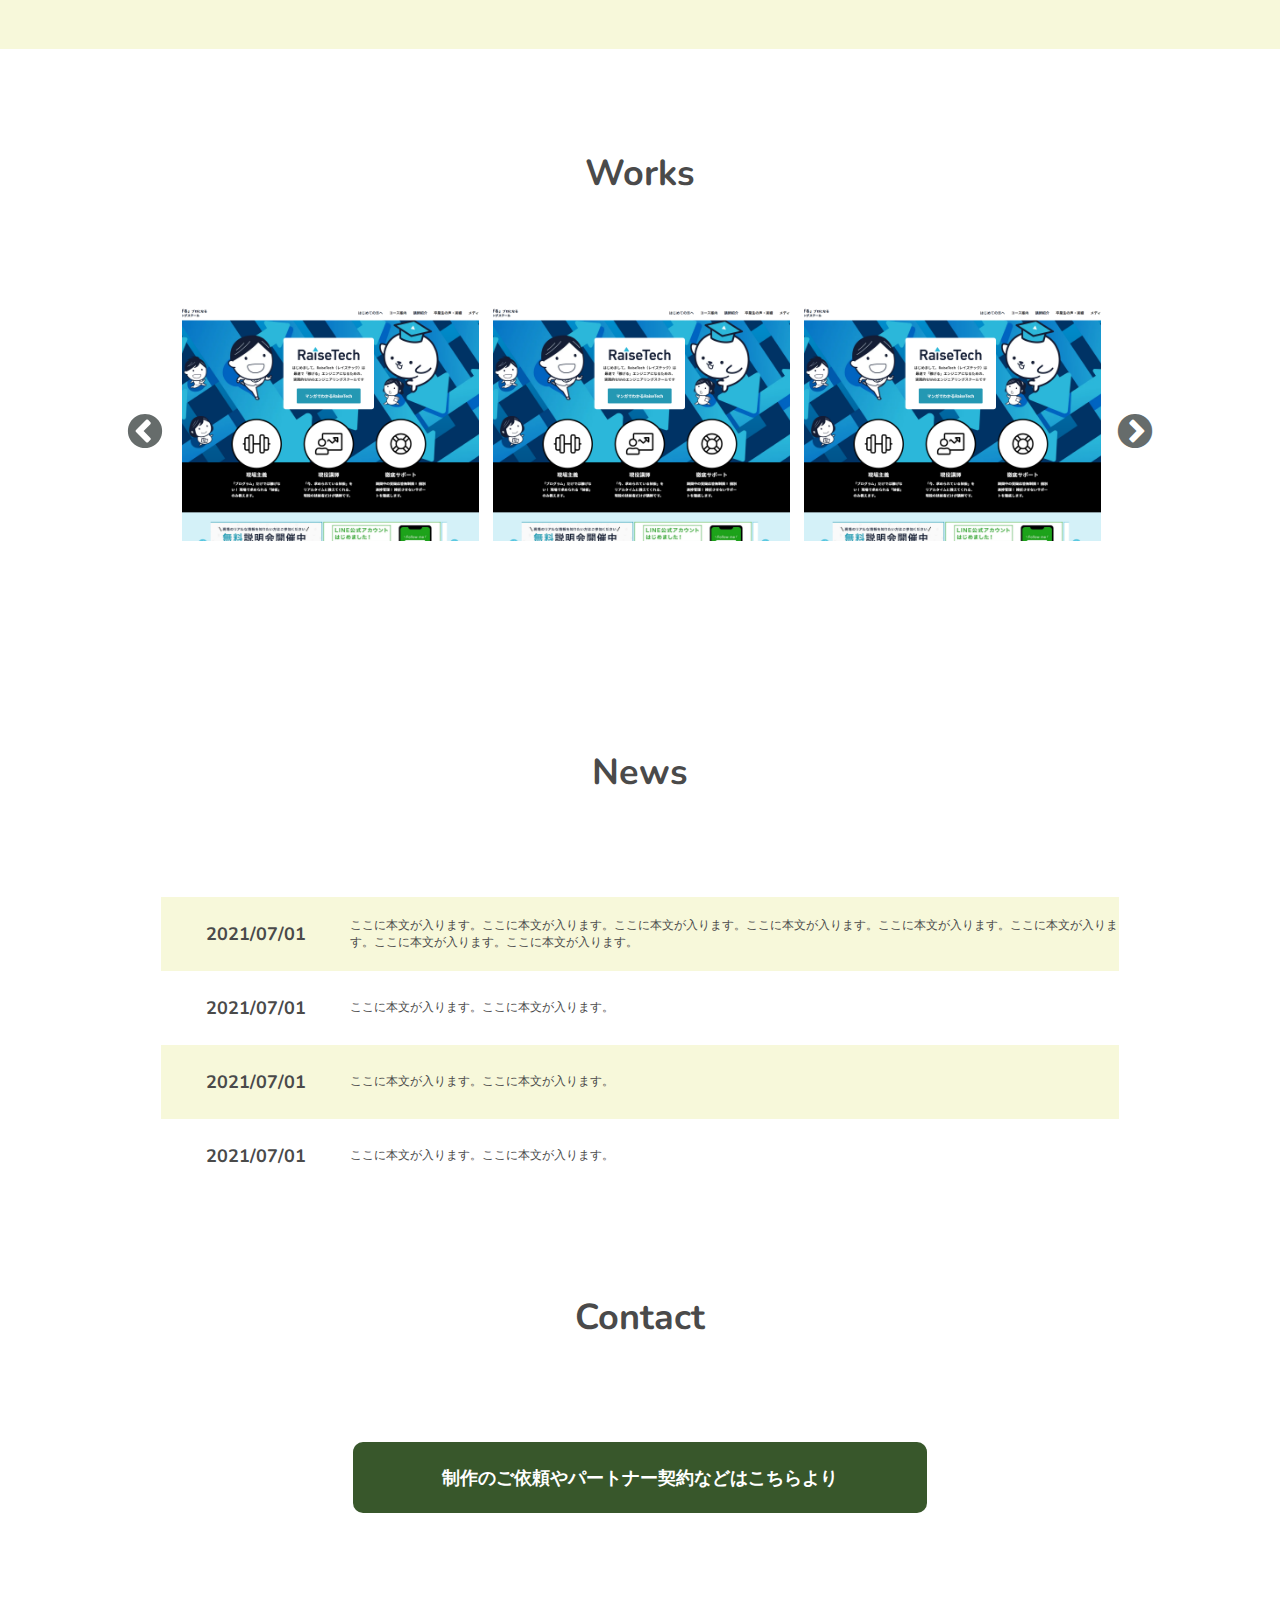
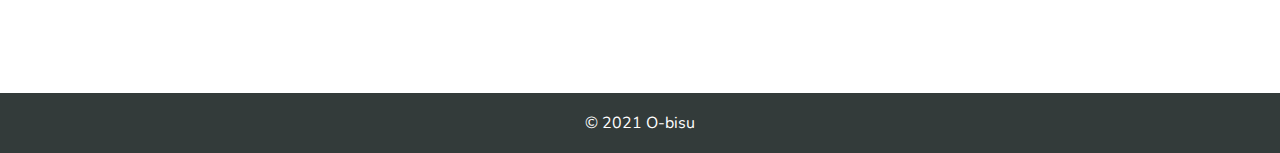
==== commit 1c28b83f: "20210718-topPage-complete" ====
--- a/index.html
+++ b/index.html
@@ -87,10 +87,10 @@
     <article class="p-news">
       <h2>News</h2>
       <ul>
-        <li><p>2021/07/01</p><p>ここに本文が入ります。</p></li>
-        <li><p>2021/07/01</p><p>ここに本文が入ります。</p></li>
-        <li><p>2021/07/01</p><p>ここに本文が入ります。</p></li>
-        <li><p>2021/07/01</p><p>ここに本文が入ります。</p></li>
+        <li><p>2021/07/01</p><p>ここに本文が入ります。ここに本文が入ります。ここに本文が入ります。ここに本文が入ります。ここに本文が入ります。ここに本文が入ります。ここに本文が入ります。ここに本文が入ります。</p></li>
+        <li><p>2021/07/01</p><p>ここに本文が入ります。ここに本文が入ります。</p></li>
+        <li><p>2021/07/01</p><p>ここに本文が入ります。ここに本文が入ります。</p></li>
+        <li><p>2021/07/01</p><p>ここに本文が入ります。ここに本文が入ります。</p></li>
       </ul>
     </article>
 
--- a/scss/style.css
+++ b/scss/style.css
@@ -723,7 +723,7 @@
 .p-header__nav li > a {
   display: inline;
   padding: 0;
-  margin: 0 50px 0 0;
+  margin: 0 2.604165vw 0 0;
   height: 100%;
   width: 100%;
   color: #4A4A4A;
@@ -892,7 +892,7 @@
 }
 
 .p-service {
-  padding: 100px 240px 100px 240px;
+  padding: 5.2553% 12.6124% 5.2553% 12.6124%;
   margin-bottom: 100px;
   text-align: center;
   background-color: #F7F8DA;
@@ -910,7 +910,8 @@
   left: 50%;
   -webkit-transform: translate(-50%, -50%);
           transform: translate(-50%, -50%);
-  height: 164px;
+  width: 100%;
+  max-width: 60%;
 }
 
 .p-service__item-wrapper {
@@ -972,8 +973,9 @@
 
 .p-service__item-block__spacer {
   position: relative;
-  width: 300px;
   height: 300px;
+  width: 100%;
+  max-width: 300px;
   margin: 0 auto;
   border: 1px solid #4A4A4A;
   border-radius: 50%;
@@ -986,13 +988,12 @@
   -webkit-box-pack: justify;
       -ms-flex-pack: justify;
           justify-content: space-between;
-  margin-bottom: 100px;
-  padding: 0 13.663%;
+  margin: 0 13.663% 100px 13.663%;
 }
 
 @media screen and (max-width: 834px) {
   .p-works__grid {
-    padding: 0;
+    margin: 0 0 100px 0;
   }
 }
 
@@ -1011,8 +1012,30 @@
   }
 }
 
+.slick-prev:before, .slick-next:before {
+  color: #333B3A;
+  font-size: 40px;
+}
+
+.slick-prev {
+  left: -50px;
+  z-index: 100;
+}
+
+.slick-next {
+  right: -30px;
+}
+
 .p-news {
-  padding: 0 21.545%;
+  padding: 0 12.612%;
+  margin-top: 200px;
+}
+
+@media screen and (max-width: 834px) {
+  .p-news {
+    padding: 0;
+    margin-top: 0;
+  }
 }
 
 .p-news > ul {
@@ -1035,20 +1058,21 @@
   display: -webkit-box;
   display: -ms-flexbox;
   display: flex;
+  height: 5.78125vw;
+  -webkit-box-align: center;
+      -ms-flex-align: center;
+          align-items: center;
 }
 
 @media screen and (max-width: 834px) {
   .p-news li {
     display: block;
+    height: 100%;
   }
 }
 
 .p-news li:nth-of-type(odd) {
   background-color: #F7F8DA;
-}
-
-.p-news li p {
-  height: 5.78125vw;
 }
 
 @media screen and (max-width: 834px) {
@@ -1060,7 +1084,6 @@
 @media screen and (max-width: 390px) {
   .p-news li p {
     height: 14.230769vw;
-    overflow: hidden;
   }
 }
 
@@ -1086,7 +1109,8 @@
 
 .p-news li p:nth-of-type(2) {
   padding: 0 0 0 4.6176%;
-  font-size: 1.125rem;
+  font-size: 0.937988vw;
+  overflow: hidden;
 }
 
 @media screen and (max-width: 834px) {
@@ -1128,13 +1152,20 @@
 -------------------------------------------------------- */
 .c-button__contact {
   display: block;
-  padding: 5.23788%;
-  width: 100%;
+  padding: 2.4833% 8.0702%;
+  width: 60%;
   margin: 0 auto;
   background-color: #38572B;
   border-radius: 10px;
 }
 
+@media screen and (max-width: 834px) {
+  .c-button__contact {
+    width: 100%;
+    padding: 5.23788%;
+  }
+}
+
 @media screen and (max-width: 390px) {
   .c-button__contact {
     padding: 9.6142%;
@@ -1143,8 +1174,14 @@
 
 .c-button__contact > a {
   color: #fff;
-  font-size: 0.75rem;
+  font-size: 1.125rem;
   font-weight: bold;
   text-decoration: none;
 }
+
+@media screen and (max-width: 834px) {
+  .c-button__contact > a {
+    font-size: 0.75rem;
+  }
+}
 /*# sourceMappingURL=style.css.map */